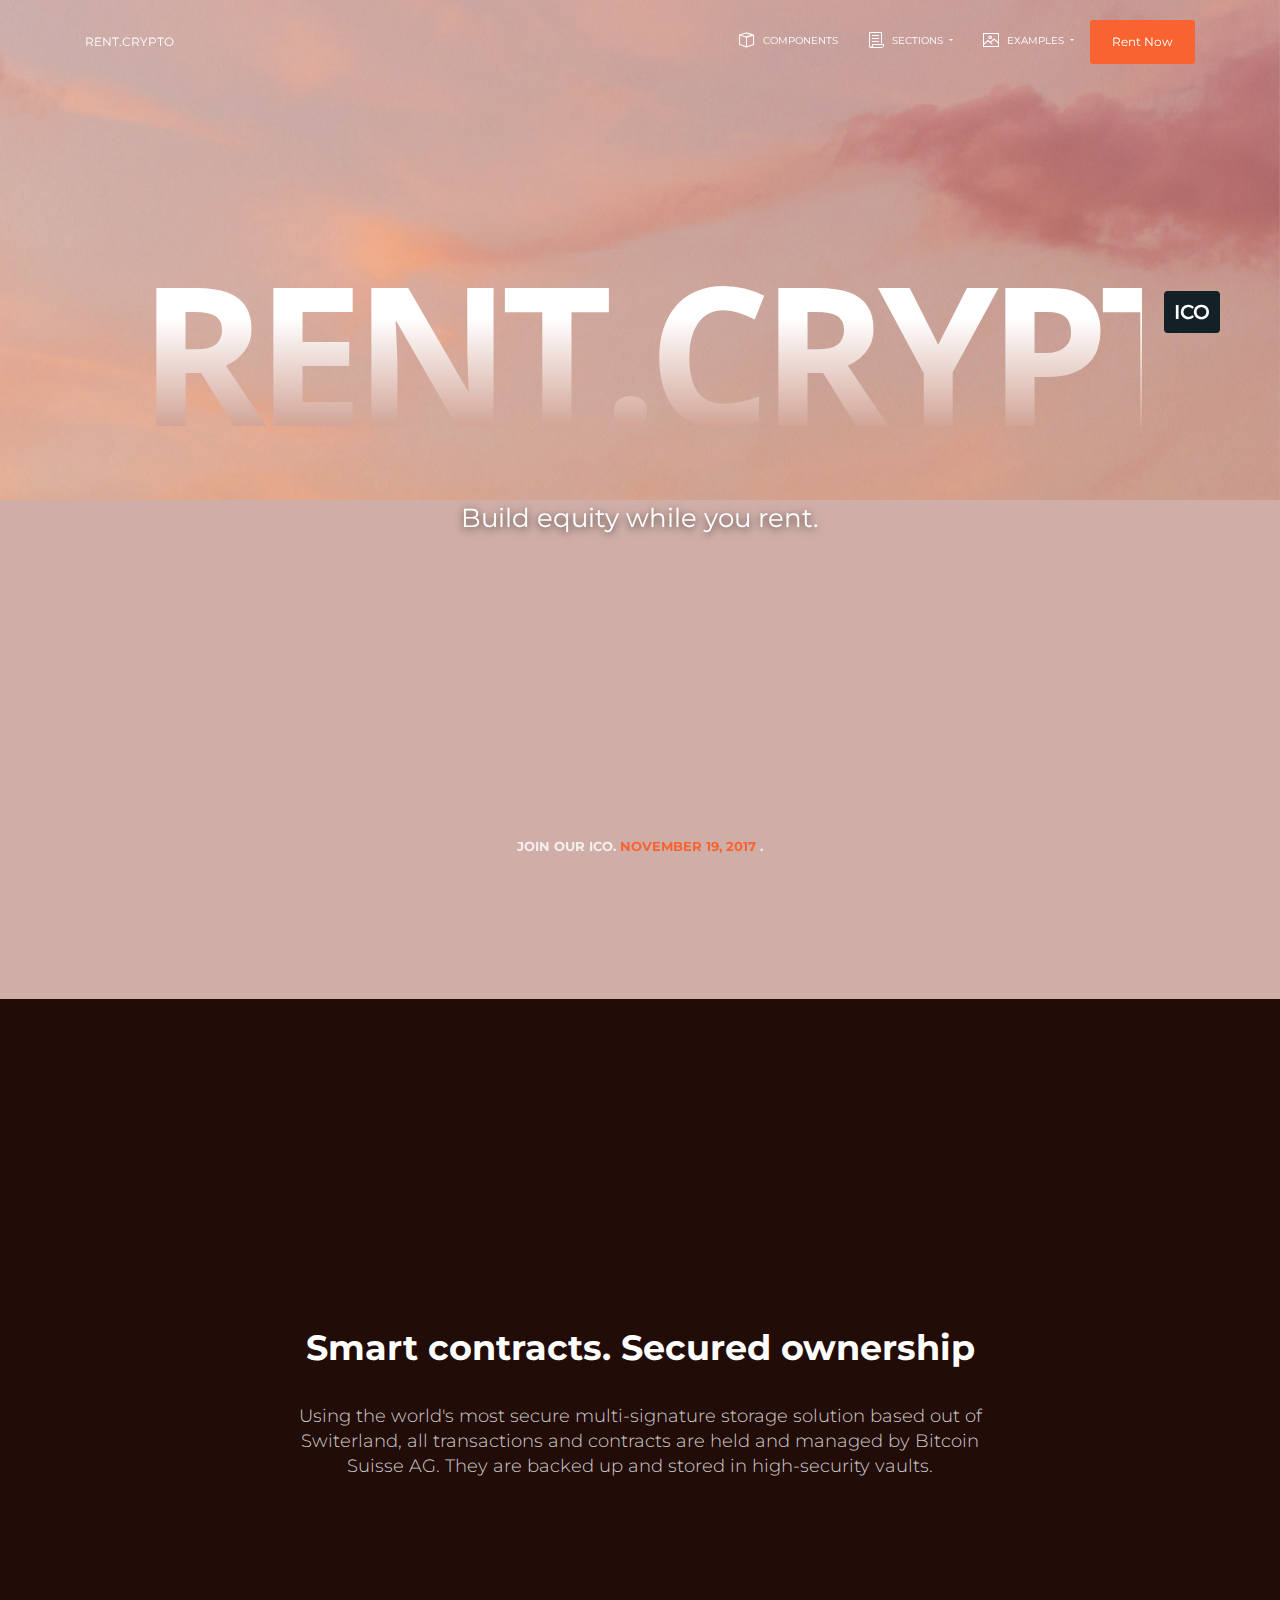
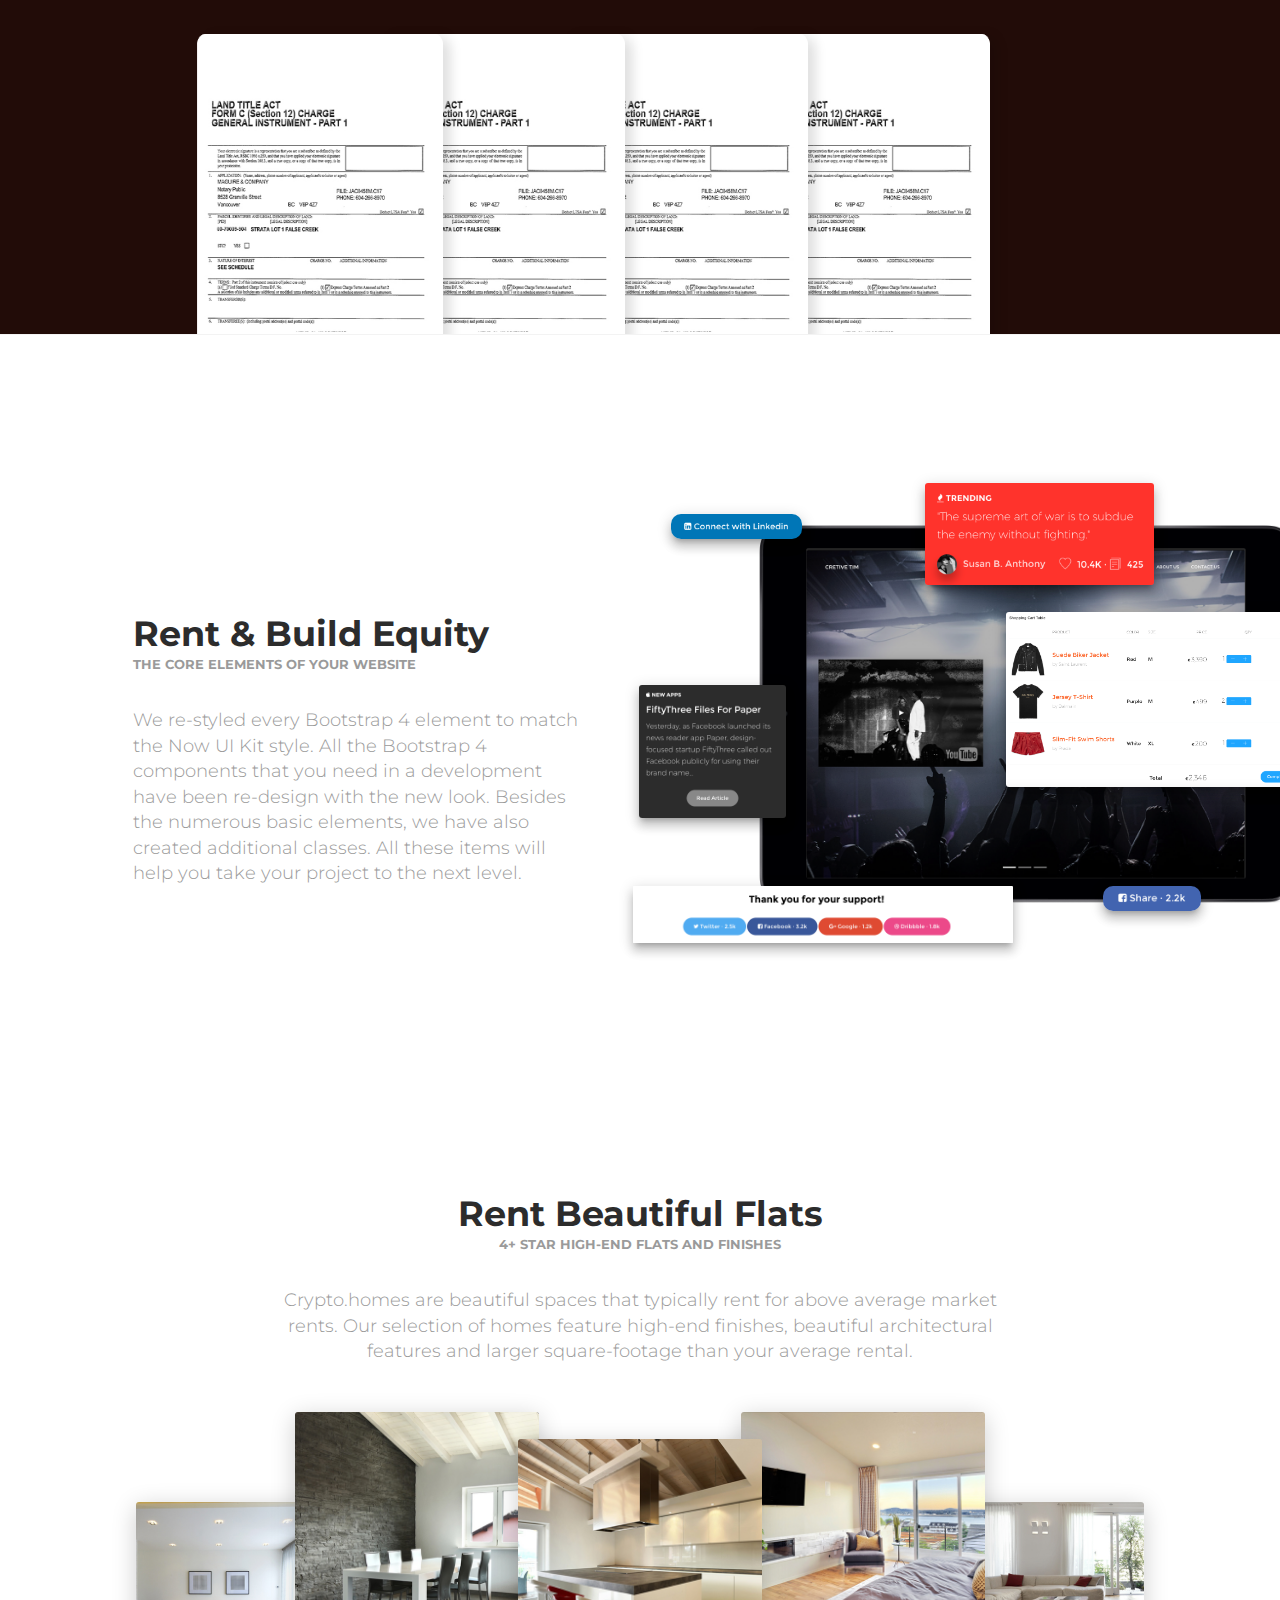
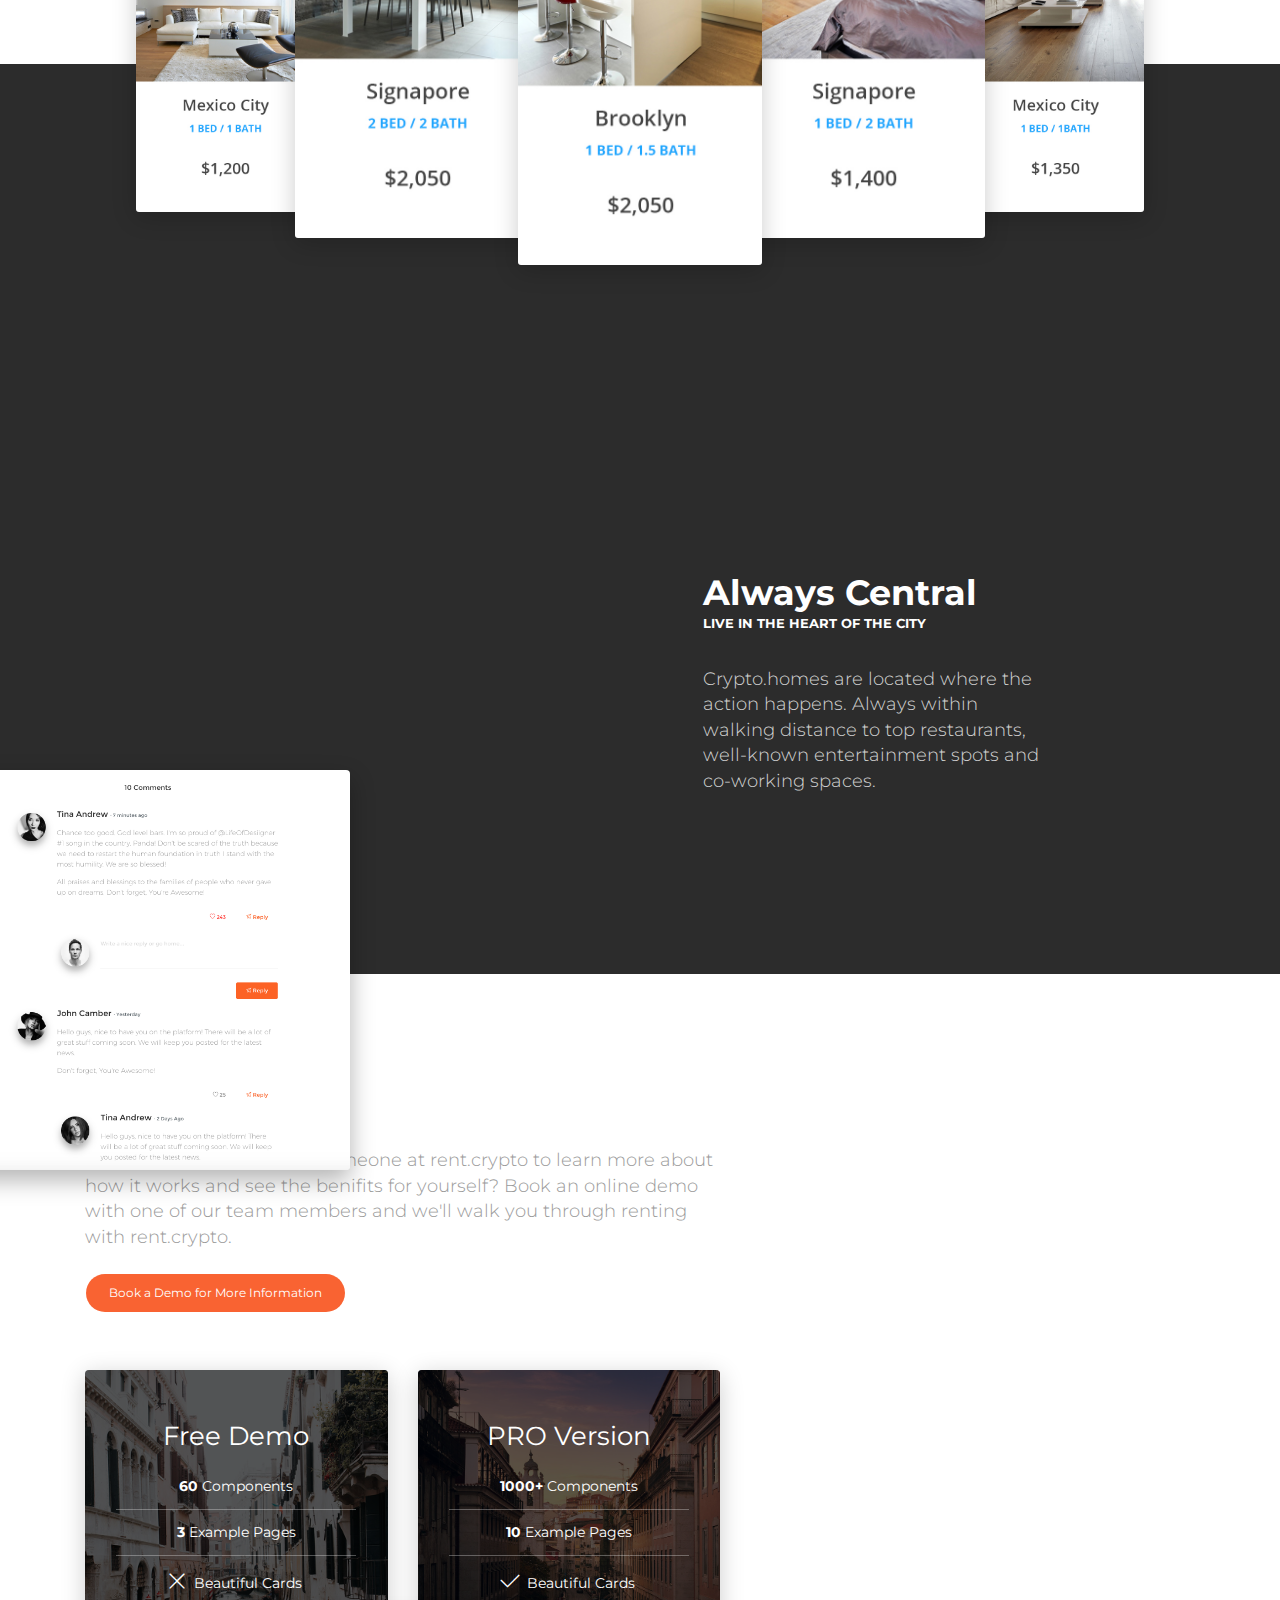
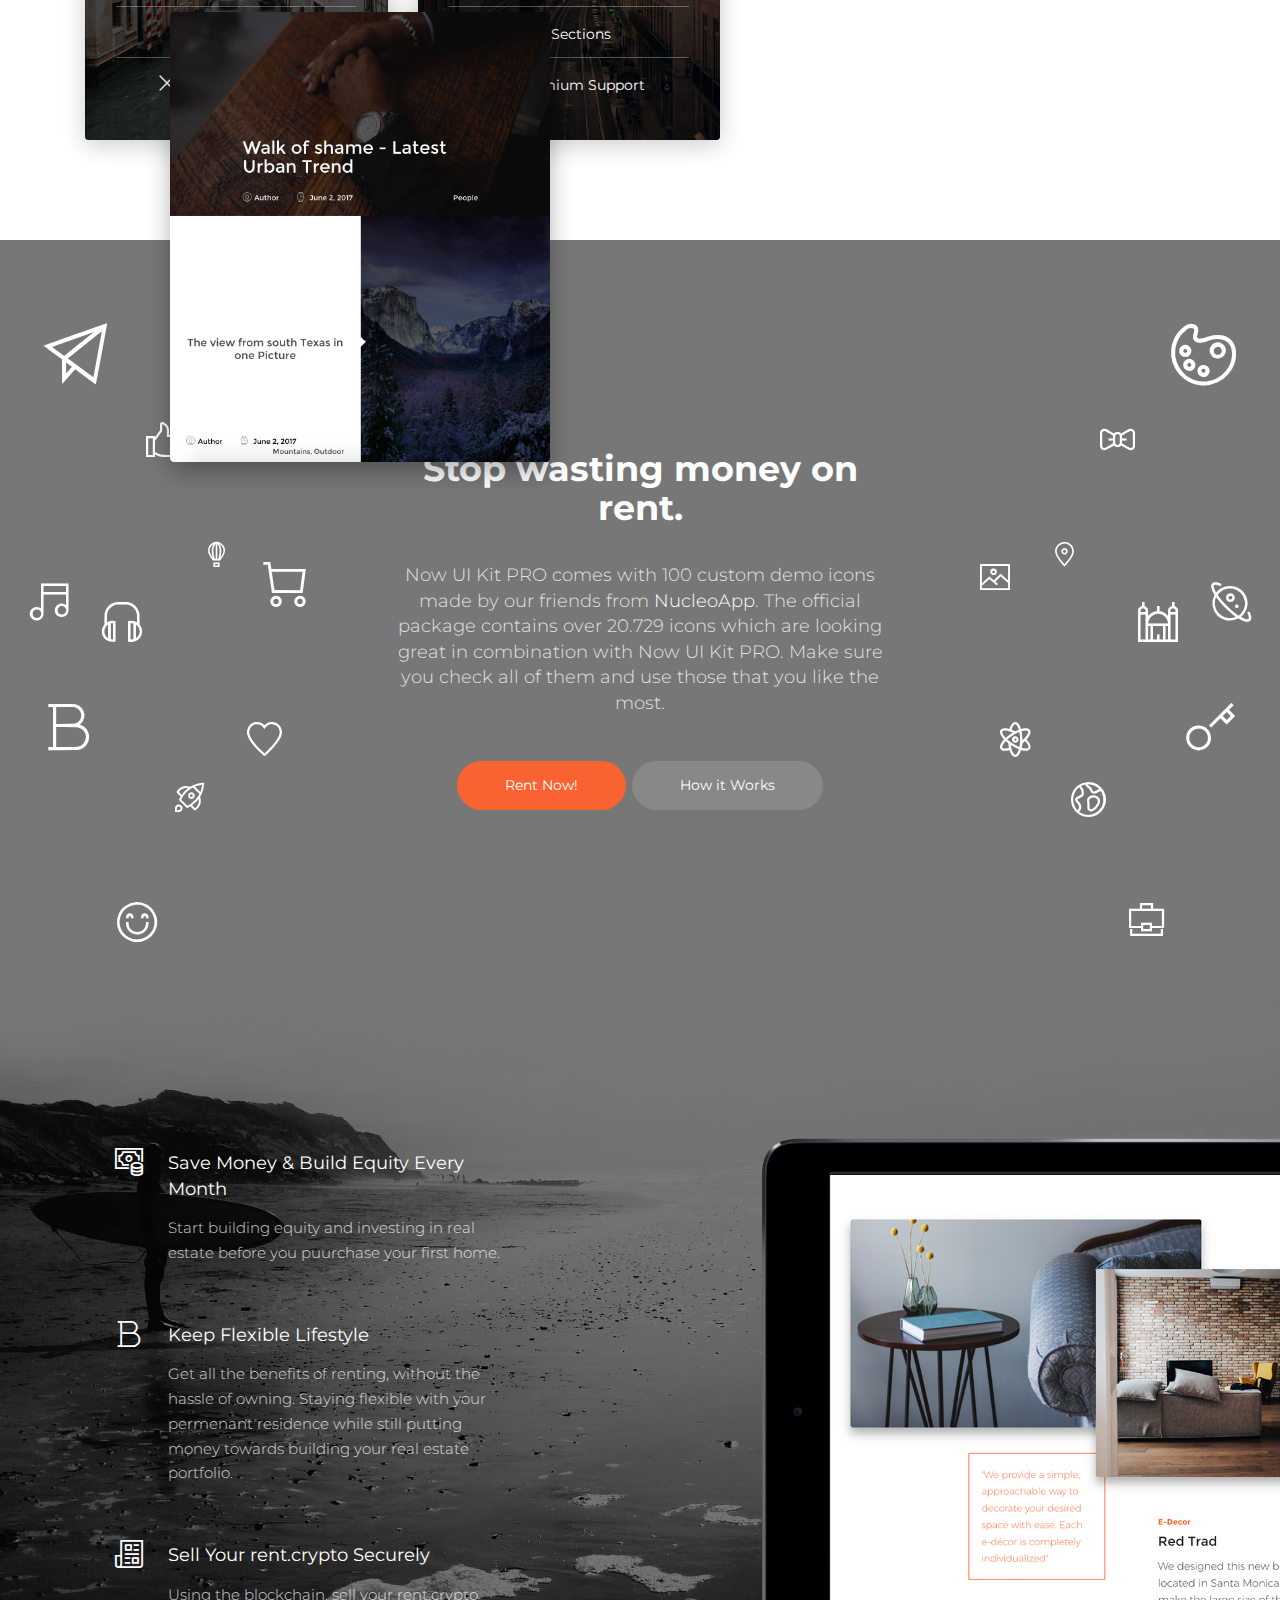
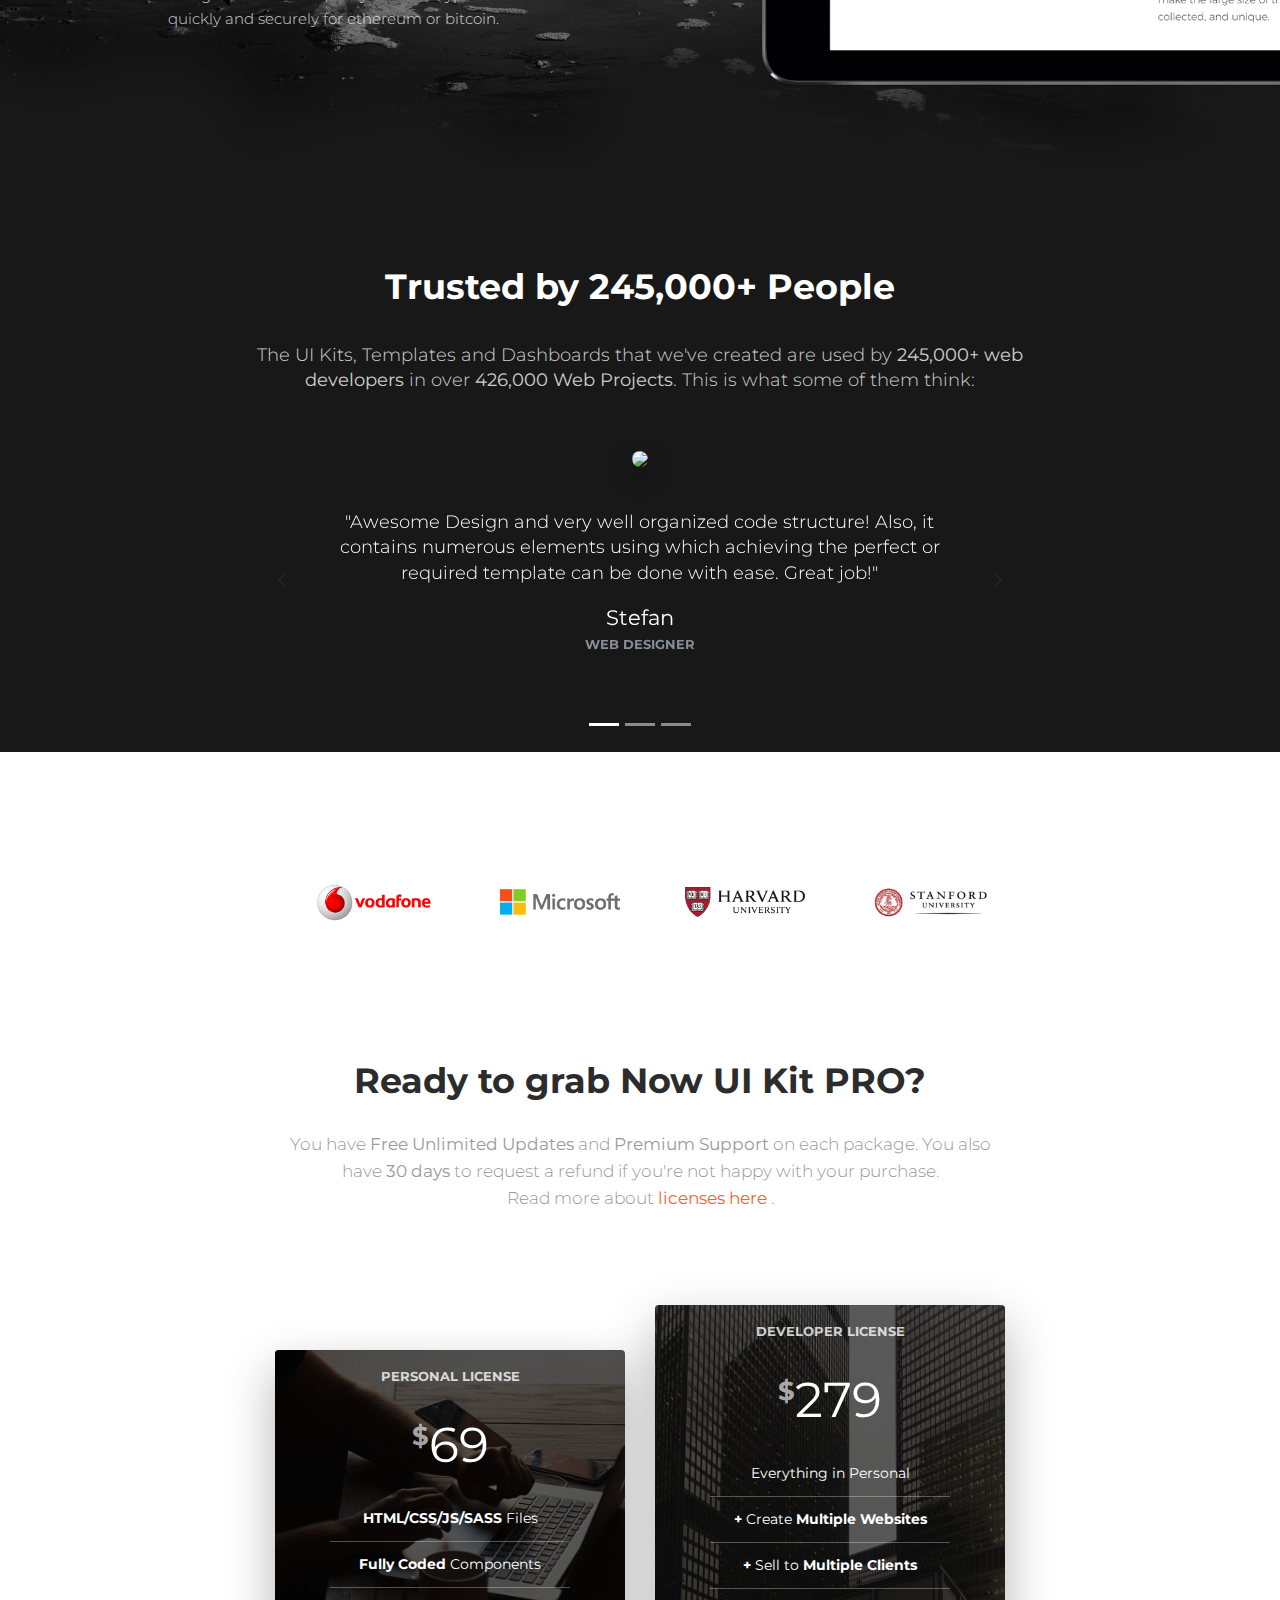
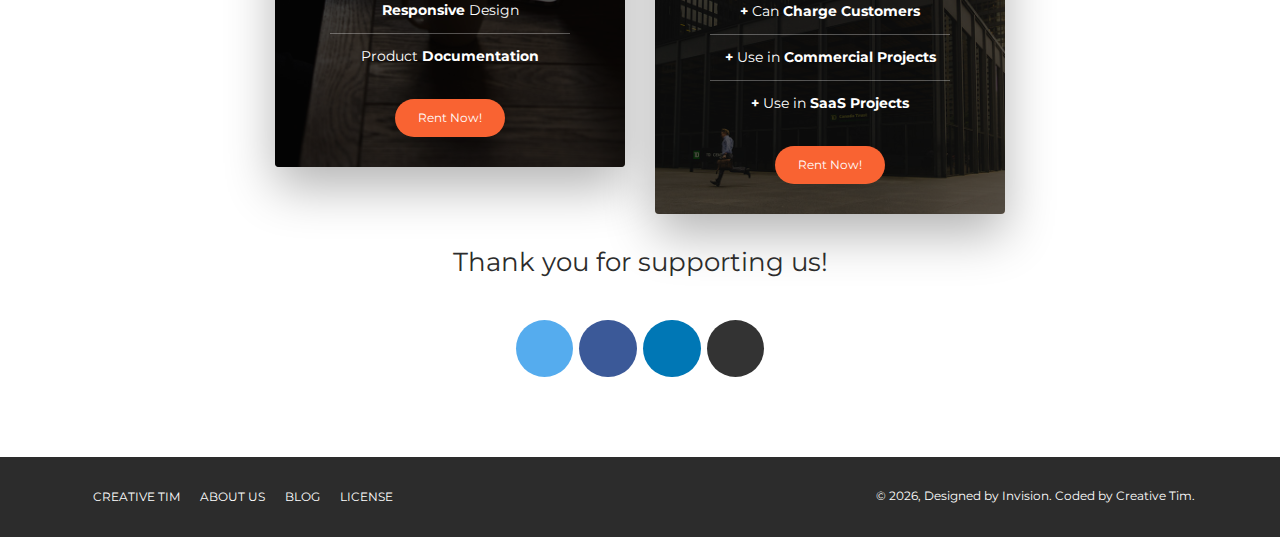
==== front-page.html @ b62ca4c7 "Initial commit" ====
<!DOCTYPE html>
<html lang="en">

<head>
    <meta charset="utf-8" />
    <link rel="apple-touch-icon" sizes="76x76" href="./assets/img/apple-icon.png">
    <link rel="icon" type="image/png" href="./assets/img/favicon.png">
    <meta http-equiv="X-UA-Compatible" content="IE=edge,chrome=1" />
    <title> rent.crypto </title>
    <meta content='width=device-width, initial-scale=1.0, maximum-scale=1.0, user-scalable=0, shrink-to-fit=no' name='viewport' />
    <!--     Fonts and icons     -->
    <link href="https://fonts.googleapis.com/css?family=Montserrat:400,700,200|Open+Sans+Condensed:700" rel="stylesheet" />
    <link rel="stylesheet" href="https://maxcdn.bootstrapcdn.com/font-awesome/latest/css/font-awesome.min.css" />
    <!-- CSS Files -->
    <link href="./assets/css/bootstrap.min.css" rel="stylesheet" />
    <link href="./assets/css/now-ui-kit.css?v=1.1.0" rel="stylesheet" />
    <!-- CSS Just for demo purpose, don't include it in your project -->
    <link href="./assets/css/demo.css" rel="stylesheet" />
    <link href="./assets/css/main.css" rel="stylesheet" />
</head>

<body class="presentation-page">
    <!-- Navbar -->
    <nav class="navbar navbar-expand-lg bg-white fixed-top navbar-transparent" color-on-scroll="500">
        <div class="container">
            <div class="navbar-translate">
                <a class="navbar-brand" href="index.html" rel="tooltip" title="Go Home" data-placement="bottom">
                    rent.crypto
                </a>
                <button class="navbar-toggler" type="button" data-toggle="collapse" data-target="#navigation" aria-controls="navigation-index" aria-expanded="false" aria-label="Toggle navigation">
                    <span class="navbar-toggler-bar bar1"></span>
                    <span class="navbar-toggler-bar bar2"></span>
                    <span class="navbar-toggler-bar bar3"></span>
                </button>
            </div>
            <div class="collapse navbar-collapse" data-nav-image="./assets/img/blurred-image-1.jpg" data-color="orange">
                <ul class="navbar-nav ml-auto">
                    <li class="nav-item">
                        <a class="nav-link" href="./index.html" target="_blank">
                            <i class="now-ui-icons design_app"></i>
                            <p>Components</p>
                        </a>
                    </li>
                    <li class="nav-item dropdown">
                        <a href="#" class="nav-link dropdown-toggle" id="navbarDropdownMenuLink" data-toggle="dropdown">
                            <i class="now-ui-icons files_paper" aria-hidden="true"></i>
                            <p>Sections</p>
                        </a>
                        <div class="dropdown-menu dropdown-menu-right" aria-labelledby="navbarDropdownMenuLink">
                            <a class="dropdown-item" href="./sections.html#headers">
                                <i class="now-ui-icons shopping_box"></i> Headers
                            </a>
                            <a class="dropdown-item" href="./sections.html#features">
                                <i class="now-ui-icons ui-2_settings-90"></i> Features
                            </a>
                            <a class="dropdown-item" href="./sections.html#blogs">
                                <i class="now-ui-icons text_align-left"></i> Blogs
                            </a>
                            <a class="dropdown-item" href="./sections.html#teams">
                                <i class="now-ui-icons sport_user-run"></i> Teams
                            </a>
                            <a class="dropdown-item" href="./sections.html#projects">
                                <i class="now-ui-icons education_paper"></i> Projects
                            </a>
                            <a class="dropdown-item" href="./sections.html#pricing">
                                <i class="now-ui-icons business_money-coins"></i> Pricing
                            </a>
                            <a class="dropdown-item" href="./sections.html#testimonials">
                                <i class="now-ui-icons ui-2_chat-round"></i> Testimonials
                            </a>
                            <a class="dropdown-item" href="./sections.html#contactus">
                                <i class="now-ui-icons tech_mobile"></i> Contact Us
                            </a>
                        </div>
                    </li>
                    <li class="nav-item dropdown">
                        <a href="#" class="nav-link dropdown-toggle" id="navbarDropdownMenuLink" data-toggle="dropdown">
                            <i class="now-ui-icons design_image" aria-hidden="true"></i>
                            <p>Examples</p>
                        </a>
                        <div class="dropdown-menu dropdown-menu-right" aria-labelledby="navbarDropdownMenuLink">
                            <a class="dropdown-item" href="./examples/about-us.html">
                                <i class="now-ui-icons business_bulb-63"></i> About-us
                            </a>
                            <a class="dropdown-item" href="./examples/blog-post.html">
                                <i class="now-ui-icons text_align-left"></i> Blog Post
                            </a>
                            <a class="dropdown-item" href="./examples/blog-posts.html">
                                <i class="now-ui-icons design_bullet-list-67"></i> Blog Posts
                            </a>
                            <a class="dropdown-item" href="./examples/contact-us.html">
                                <i class="now-ui-icons location_pin"></i> Contact Us
                            </a>
                            <a class="dropdown-item" href="./examples/landing-page.html">
                                <i class="now-ui-icons education_paper"></i> Landing Page
                            </a>
                            <a class="dropdown-item" href="./examples/login-page.html">
                                <i class="now-ui-icons users_circle-08"></i> Login Page
                            </a>
                            <a class="dropdown-item" href="./examples/pricing.html">
                                <i class="now-ui-icons business_money-coins"></i> Pricing
                            </a>
                            <a class="dropdown-item" href="./examples/ecommerce.html">
                                <i class="now-ui-icons shopping_shop"></i> Ecommerce Page
                            </a>
                            <a class="dropdown-item" href="./examples/product-page.html">
                                <i class="now-ui-icons shopping_bag-16"></i> Product Page
                            </a>
                            <a class="dropdown-item" href="./examples/profile-page.html">
                                <i class="now-ui-icons users_single-02"></i> Profile Page
                            </a>
                            <a class="dropdown-item" href="./examples/signup-page.html">
                                <i class="now-ui-icons tech_mobile"></i> Signup Page
                            </a>
                        </div>
                    </li>
                    <li class="nav-item">
                        <a class="nav-link btn btn-primary" href="https://www.creative-tim.com/product/now-ui-kit-pro" target="_blank">
                            <p>Rent Now</p>
                        </a>
                    </li>
                    <!-- <li class="nav-item">
					<a class="nav-link" rel="tooltip" title="Follow us on Twitter" data-placement="bottom" href="https://twitter.com/CreativeTim" target="_blank">
						<i class="fa fa-twitter"></i>
						<p class="hidden-lg-up">Twitter</p>
					</a>
				</li>
				<li class="nav-item">
					<a class="nav-link" rel="tooltip" title="Like us on Facebook" data-placement="bottom" href="https://www.facebook.com/CreativeTim" target="_blank">
						<i class="fa fa-facebook-square"></i>
						<p class="hidden-lg-up">Facebook</p>
					</a>
				</li>
				<li class="nav-item">
					<a class="nav-link" rel="tooltip" title="Follow us on Instagram" data-placement="bottom" href="https://www.instagram.com/CreativeTimOfficial" target="_blank">
						<i class="fa fa-instagram"></i>
						<p class="hidden-lg-up">Instagram</p>
					</a>
				</li> -->
                </ul>
            </div>
        </div>
    </nav>
    <!-- End Navbar -->
    <div class="wrapper">
        <div class="page-header clear-filter">
            <div class="rellax-header rellax-header-sky" data-rellax-speed="-8">
                <div class="page-header-image" style="background-image: url('./assets/img/presentation-page/nuk-pro-back-sky.jpg')">
                </div>
            </div>
            <div class="rellax-header rellax-header-buildings" data-rellax-speed="0">
                <div class="page-header-image page-header-city" style="background-image: url('./assets/img/presentation-page/nuk-pro-buildings.png')">
                </div>
            </div>
            <div class="rellax-text-container rellax-text">
                <h1 class="h1-seo" data-rellax-speed="-2">rent.crypto</h1>
                <div class="pro">ICO</div>
            </div>
            <h3 class="h3-description rellax-text" data-rellax-speed="-1">Build equity while you rent.</h3>
            <h6 class="category category-absolute rellax-text" data-rellax-speed="-2">Join our ICO.
                
<!-- To do: Add link to ICO --> 
                </a><a href="" target="_blank">
                    November 19, 2017
                   
                </a>.</h6>
        </div>
        <div class="section section-components" data-background-color="dark-red">
            <div class="container">
                <div class="row">
                    <div class="col-md-8 ml-auto mr-auto">
                        <h2 class="text-center title">Smart contracts. Secured ownership
                            <br>
                        </h2>
                        <h5 class="text-center description">Using the world's most secure multi-signature storage solution based out of Switerland, all transactions and contracts are held and managed by Bitcoin Suisse AG. They are backed up and stored in high-security vaults.</h5>
                        <div class="space-50"></div>
                    </div>
                </div>
                <div class="row">
                    <div class="col-md-3">
                        <div class="card-container first-card">
                            <div class="card-component">
                                <a href="index.html#basic-elements" target="_blank">
                                    <div class="front">
                                        <img src="assets/img/presentation-page/basic_thumb.jpg">
                                    </div>
                                </a>
                            </div>
                        </div>
                    </div>
                    <div class="col-md-3">
                        <div class="card-container second-card">
                            <div class="card-component">
                                <a href="index.html#cards" target="_blank">
                                    <div class="front">
                                        <img src="assets/img/presentation-page/basic_thumb2.jpg">
                                    </div>
                                </a>
                            </div>
                        </div>
                    </div>
                    <div class="col-md-3">
                        <div class="card-container third-card">
                            <div class="card-component">
                                <a href="sections.html" target="_blank">
                                    <div class="front">
                                        <img src="assets/img/presentation-page/basic_thumb3.jpg">
                                    </div>
                                </a>
                            </div>
                        </div>
                    </div>
                    <div class="col-md-3">
                        <div class="card-container fourth-card">
                            <div class="card-component">
                                <a href="examples/product-page.html" target="_blank">
                                    <div class="front">
                                        <img src="assets/img/presentation-page/basic_thumb4.jpg">
                                    </div>
                                </a>
                            </div>
                        </div>
                    </div>
                </div>
            </div>
        </div>
        <div class="section section-basic-components">
            <div class="container">
                <div class="row">
                    <div class="col-lg-5 col-md-7 ml-auto mr-auto">
                        <h2 class="title">Rent &amp; Build Equity</h2>
                        <h6 class="category">The core elements of your website</h6>
                        <h5 class="description">We re-styled every Bootstrap 4 element to match the Now UI Kit style. All the Bootstrap 4 components that you need in a development have been re-design with the new look. Besides the numerous basic elements, we have also created additional classes. All these items will help you take your project to the next level.</h5>
                    </div>
                    <div class="col-lg-6 col-md-12">
                        <div class="image-container">
                            <img class="components-macbook" src="assets/img/ipad.png" alt="">
                            <img class="table-img" src="assets/img/presentation-page/table.jpg" alt="">
                            <img class="share-btn-img" src="assets/img/presentation-page/share-btn.jpg" alt="">
                            <img class="coloured-card-btn-img" src="assets/img/presentation-page/coloured-card-with-btn.jpg" alt="">
                            <img class="coloured-card-img" src="assets/img/presentation-page/coloured-card.jpg" alt="">
                            <img class="social-img" src="assets/img/presentation-page/social-row.jpg" alt="">
                            <img class="linkedin-btn-img" src="assets/img/presentation-page/linkedin-btn.jpg" alt="">
                        </div>
                    </div>
                </div>
            </div>
        </div>
        <div class="section section-cards">
            <div class="container">
                <div class="row">
                    <div class="col-md-8 text-center ml-auto mr-auto">
                        <div class="section-description">
                            <h2 class="title">Rent Beautiful Flats</h2>
                            <h6 class="category">4+ Star High-End Flats and Finishes</h6>
                            <h5 class="description">Crypto.homes are beautiful spaces that typically rent for above average market rents. Our selection of homes feature high-end finishes, beautiful architectural features and larger square-footage than your average rental.</h5>
                        </div>
                    </div>
                </div>
                <div class="row">
                    <div class="col-md-12">
                        <div class="images-container">
                            <div class="image-container1">
                                <img src="assets/img/presentation-page/card-mexico.jpg">
                            </div>
                            <div class="image-container2">
                                <img src="assets/img/presentation-page/card-signapore2.jpg">
                            </div>
                            <div class="image-container3">
                                <img src="assets/img/presentation-page/card-brooklyn.jpg">
                            </div>
                            <div class="image-container4">
                                <img src="assets/img/presentation-page/card-signapore.jpg">
                            </div>
                            <div class="image-container5">
                                <img src="assets/img/presentation-page/card-mexico2.jpg">
                            </div>
                        </div>
                    </div>
                </div>
            </div>
        </div>
        <div class="section section-content" data-background-color="black">
            <div class="container">
                <div class="row">
                    <div class="col-md-5">
                        <div class="image-container">
                            <img class="img img-raised rounded img-comments rellax" data-rellax-speed="1" src="assets/img/presentation-page/content1.png">
                            <img class="img img-raised rounded img-blog rellax" data-rellax-speed="4" src="assets/img/presentation-page/content4.jpg">
                        </div>
                    </div>
                    <div class="col-md-4 ml-auto mr-auto">
                        <div class="section-description">
                            <h2 class="title">Always Central</h2>
                            <h6 class="category">Live In The Heart Of The City</h6>
                            <h5 class="description">Crypto.homes are located where the action happens. Always within walking distance to top restaurants, well-known entertainment spots and co-working spaces.</h5>
                        </div>
                    </div>
                </div>
            </div>
        </div>

        <div class="section section-sections hide" data-background-color="gray">
            <div class="container">
                <div class="col-md-8 ml-auto mr-auto">
                    <div class="section-description text-center">
                        <h2 class="title">Sections you will love</h2>
                        <h5 class="description"> Build pages in no time using pre-made sections! From headers to footers, you will be able to choose the best combination for your project. We have created multiple sections for you to put together and customise into pixel perfect example pages.</h5>
                        <a href="sections.html" target="_blank" class="btn btn-primary btn-round">View All Sections</a>
                    </div>
                </div>
            </div>
            <div class="container-fluid">
                <div class="section-cols">
                    <div class="row">
                        <div class="col-md-3">
                            <img src="assets/img/presentation-page/header1.jpg" alt="">
                        </div>
                        <div class="col-md-3">
                            <img src="assets/img/presentation-page/header2.jpg" alt="">
                        </div>
                        <div class="col-md-3">
                            <img src="assets/img/presentation-page/header3.jpg" alt="">
                            <img class="rellax" data-rellax-speed="4" src="assets/img/presentation-page/pricing5.jpg" alt="">
                        </div>
                        <div class="col-md-3">
                            <img src="assets/img/presentation-page/header4.jpg" alt="">
                        </div>
                    </div>
                    <div class="row">
                        <div class="col-md-3">
                            <img src="assets/img/presentation-page/features1.jpg" alt="">
                        </div>
                        <div class="col-md-3">
                            <img src="assets/img/presentation-page/features2.jpg" alt="">
                        </div>
                        <div class="col-md-3">
                            <img src="assets/img/presentation-page/features3.jpg" alt="">
                        </div>
                        <div class="col-md-3">
                            <img src="assets/img/presentation-page/features4.jpg" alt="">
                        </div>
                    </div>
                    <div class="row">
                        <div class="col-md-3">
                            <img src="assets/img/presentation-page/features5.jpg" alt="">
                            <img class="rellax" data-rellax-speed="5" src="assets/img/presentation-page/features2.jpg" alt="">
                        </div>
                        <div class="col-md-3">
                            <img src="assets/img/presentation-page/features6.jpg" alt="">
                        </div>
                        <div class="col-md-3">
                            <img src="assets/img/presentation-page/features7.jpg" alt="">
                        </div>
                        <div class="col-md-3">
                            <img src="assets/img/presentation-page/features8.jpg" alt="">
                        </div>
                    </div>
                    <div class="row">
                        <div class="col-md-3">
                            <img src="assets/img/presentation-page/blogpost1.jpg" alt="">
                        </div>
                        <div class="col-md-3">
                            <img src="assets/img/presentation-page/blogpost2.jpg" alt="">
                        </div>
                        <div class="col-md-3">
                            <img src="assets/img/presentation-page/blogpost3.jpg" alt="">
                        </div>
                        <div class="col-md-3">
                            <img src="assets/img/presentation-page/blogpost4.jpg" alt="">
                        </div>
                    </div>
                    <div class="row">
                        <div class="col-md-3">
                            <img src="assets/img/presentation-page/blogpost5.jpg" alt="">
                        </div>
                        <div class="col-md-3">
                            <img src="assets/img/presentation-page/team1.jpg" alt="">
                        </div>
                        <div class="col-md-3">
                            <img src="assets/img/presentation-page/team2.jpg" alt="">
                        </div>
                        <div class="col-md-3">
                            <img src="assets/img/presentation-page/team3.jpg" alt="">
                            <img class="rellax" data-rellax-speed="5" src="assets/img/presentation-page/contact1.jpg" alt="">
                        </div>
                    </div>
                    <div class="row">
                        <div class="col-md-3">
                            <img src="assets/img/presentation-page/team4.jpg" alt="">
                        </div>
                        <div class="col-md-3">
                            <img src="assets/img/presentation-page/team5.jpg" alt="">
                        </div>
                        <div class="col-md-3">
                            <img src="assets/img/presentation-page/projects1.jpg" alt="">
                        </div>
                        <div class="col-md-3">
                            <img src="assets/img/presentation-page/projects2.jpg" alt="">
                        </div>
                    </div>
                    <div class="row">
                        <div class="col-md-3">
                            <img src="assets/img/presentation-page/projects4.jpg" alt="">
                        </div>
                        <div class="col-md-3">
                            <img src="assets/img/presentation-page/projects5.jpg" alt="">
                        </div>
                        <div class="col-md-3">
                            <img src="assets/img/presentation-page/pricing1.jpg" alt="">
                        </div>
                        <div class="col-md-3">
                            <img src="assets/img/presentation-page/pricing2.jpg" alt="">
                        </div>
                    </div>
                    <div class="row">
                        <div class="col-md-3">
                            <img src="assets/img/presentation-page/pricing3.jpg" alt="">
                        </div>
                        <div class="col-md-3">
                            <img src="assets/img/presentation-page/pricing4.jpg" alt="">
                        </div>
                        <div class="col-md-3">
                            <img src="assets/img/presentation-page/pricing5.jpg" alt="">
                        </div>
                        <div class="col-md-3">
                            <img src="assets/img/presentation-page/testimonials1.jpg" alt="">
                        </div>
                    </div>
                    <div class="row">
                        <div class="col-md-3">
                            <img src="assets/img/presentation-page/testimonials2.jpg" alt="">
                        </div>
                        <div class="col-md-3">
                            <img src="assets/img/presentation-page/testimonials3.jpg" alt="">
                        </div>
                        <div class="col-md-3">
                            <img src="assets/img/presentation-page/contact1.jpg" alt="">
                        </div>
                        <div class="col-md-3">
                            <img src="assets/img/presentation-page/contact2.jpg" alt="">
                        </div>
                    </div>
                </div>
            </div>
        </div>
        <div class="section section-examples hide" data-background-color="black">
            <div class="container">
                <div class="col-md-8 ml-auto mr-auto text-center">
                    <div class="section-description">
                        <h2 class="title">Example Pages</h2>
                        <h5 class="description">Forget about building everything from scratch. From landing pages to e-commerce or blog pages, you will be able jump start your development. Show your clients a quick prototype and get inspired for your next project!</h5>
                    </div>
                </div>
                <div class="row">
                    <div class="col-md-4">
                        <h5 class="title">About Us</h5>
                        <div class="card">
                            <a href="examples/about-us.html" target="_blank">
                                <img src="assets/img/presentation-page/pages/about-us.jpg" alt="">
                            </a>
                        </div>
                        <h5 class="title">Landing Page</h5>
                        <div class="card">
                            <a href="examples/landing-page.html" target="_blank">
                                <img src="assets/img/presentation-page/pages/landing.jpg" alt="">
                            </a>
                        </div>
                        <h5 class="title">Login Page</h5>
                        <div class="card">
                            <a href="examples/login-page.html" target="_blank">
                                <img src="assets/img/presentation-page/pages/login.jpg" alt="">
                            </a>
                        </div>
                        <h5 class="title">Signup Page</h5>
                        <div class="card">
                            <a href="examples/signup-page.html" target="_blank">
                                <img src="assets/img/presentation-page/pages/signup.jpg" alt="">
                            </a>
                        </div>
                    </div>
                    <div class="col-md-4">
                        <h5 class="title">Blog Post</h5>
                        <div class="card">
                            <a href="examples/blog-post.html" target="_blank">
                                <img src="assets/img/presentation-page/pages/blog-post.jpg" alt="">
                            </a>
                        </div>
                        <h5 class="title">Product Page</h5>
                        <div class="card">
                            <a href="examples/product-page.html" target="_blank">
                                <img src="assets/img/presentation-page/pages/product.jpg" alt="">
                            </a>
                        </div>
                        <h5 class="title">Profile Page</h5>
                        <div class="card">
                            <a href="examples/profile-page.html" target="_blank">
                                <img src="assets/img/presentation-page/pages/profile.jpg" alt="">
                            </a>
                        </div>
                    </div>
                    <div class="col-md-4">
                        <h5 class="title">Pricing Page</h5>
                        <div class="card">
                            <a href="examples/pricing.html" target="_blank">
                                <img src="assets/img/presentation-page/pages/pricing.jpg" alt="">
                            </a>
                        </div>
                        <h5 class="title">Ecommerce</h5>
                        <div class="card">
                            <a href="examples/ecommerce.html" target="_blank">
                                <img src="assets/img/presentation-page/pages/ecommerce.jpg" alt="">
                            </a>
                        </div>
                        <h5 class="title">Blog Posts</h5>
                        <div class="card">
                            <a href="examples/blog-posts.html" target="_blank">
                                <img src="assets/img/presentation-page/pages/blog-posts.jpg" alt="">
                            </a>
                        </div>
                        <h5 class="title">Contact Us</h5>
                        <div class="card">
                            <a href="examples/contact-us.html" target="_blank">
                                <img src="assets/img/presentation-page/pages/contact.jpg" alt="">
                            </a>
                        </div>
                    </div>
                </div>
            </div>
        </div>
        <div class="section section-free-demo">
            <div class="container">
                <div class="row">
                    <div class="col-lg-7 col-md-12">
                        <div class="section-description">
                            <h2 class="title">Book A Demo</h2>
                            <h5 class="description">Do you want to chat with someone at rent.crypto to learn more about how it works and see the benifits for yourself? Book an online demo with one of our team members and we'll walk you through renting with rent.crypto.</h5>
                            <div class="github-buttons">
<!-- Add a Link to booking a demo -->
                                <a href="https://github.com/creativetimofficial/now-ui-kit" target="_blank" class="btn btn-primary btn-round">Book a Demo for More Information</a>
                            </div>
                            <div class="clearfix"></div>
                        </div>
                        <div class="row">
                            <div class="col-md-6 pt-5">
                                <div class="card card-pricing card-background" style="background-image:url('assets/img/project1.jpg')">
                                    <div class="card-body">
                                        <h3 class="card-title">Free Demo</h3>
                                        <ul>
                                            <li>
                                                <b>60</b> Components</li>
                                            <li>
                                                <b>3</b> Example Pages</li>
                                            <li><i class="now-ui-icons ui-1_simple-remove text-danger"></i> Beautiful Cards</li>
                                            <li><i class="now-ui-icons ui-1_simple-remove text-danger"></i> Sections</li>
                                            <li><i class="now-ui-icons ui-1_simple-remove text-danger"></i> Premium Support</li>
                                        </ul>
                                    </div>
                                </div>
                            </div>
                            <div class="col-md-6 pt-5">
                                <div class="card card-pricing card-background" style="background-image:url('assets/img/pricing1.jpg')">
                                    <div class="card-body">
                                        <h3 class="card-title">PRO Version</h3>
                                        <ul>
                                            <li>
                                                <b>1000+</b> Components</li>
                                            <li>
                                                <b>10</b> Example Pages</li>
                                            <li><i class="now-ui-icons ui-1_check text-success"></i> Beautiful Cards</li>
                                            <li><i class="now-ui-icons ui-1_check text-success"></i> Sections</li>
                                            <li><i class="now-ui-icons ui-1_check text-success"></i> Premium Support</li>
                                        </ul>
                                    </div>
                                </div>
                            </div>
                        </div>
                    </div>
                    <div class="col-lg-5 col-md-12">
                        <div class="github-background-container">
                            <i class="fa fa-github"></i>
                        </div>
                    </div>
                </div>
            </div>
        </div>
        <div class="section section-icons" data-background-color="black">
            <div class="container-fluid">
                <div class="row">
                    <div class="col-md-3">
                        <div class="icons-nucleo">
                            <i class="first-left-icon now-ui-icons ui-1_send"></i>
                            <i class="second-left-icon now-ui-icons ui-2_like"></i>
                            <i class="third-left-icon now-ui-icons transportation_air-baloon"></i>
                            <i class="fourth-left-icon now-ui-icons text_bold"></i>
                            <i class="fifth-left-icon now-ui-icons tech_headphones"></i>
                            <i class="sixth-left-icon now-ui-icons emoticons_satisfied"></i>
                            <i class="seventh-left-icon now-ui-icons shopping_cart-simple"></i>
                            <i class="eighth-left-icon now-ui-icons objects_spaceship"></i>
                            <i class="ninth-left-icon now-ui-icons media-2_note-03"></i>
                            <i class="tenth-left-icon now-ui-icons ui-2_favourite-28"></i>
                        </div>
                    </div>
                    <div class="col-md-6 text-center">
                        <h2 class="title">Stop wasting money on rent.</h2>
                        <h5 class="description">
                            Now UI Kit PRO comes with 100 custom demo icons made by our friends from
                            <a href="https://nucleoapp.com/?ref=1712" target="_blank">NucleoApp</a>. The official package contains over 20.729 icons which are looking great in combination with Now UI Kit PRO. Make sure you check all of them and use those that you like the most.
                        </h5>
                        <br>
                        <a href="nucleo-icons.html" class="btn btn-primary btn-round btn-lg " target="_blank">Rent Now!</a>
                        <a href="https://nucleoapp.com/?ref=1712" class="btn btn-outline-primary btn-round btn-lg " target="_blank">How it Works</a>
                    </div>
                    <div class="col-md-3">
                        <div class="icons-nucleo icons-nucleo-right">
                            <i class="first-right-icon now-ui-icons design_palette"></i>
                            <i class="second-right-icon now-ui-icons clothes_tie-bow"></i>
                            <i class="third-right-icon now-ui-icons location_pin"></i>
                            <i class="fourth-right-icon now-ui-icons objects_key-25"></i>
                            <i class="fifth-right-icon now-ui-icons travel_istanbul"></i>
                            <i class="sixth-right-icon now-ui-icons business_briefcase-24"></i>
                            <i class="seventh-right-icon now-ui-icons design_image"></i>
                            <i class="eighth-right-icon now-ui-icons location_world"></i>
                            <i class="ninth-right-icon now-ui-icons objects_planet"></i>
                            <i class="tenth-right-icon now-ui-icons education_atom"></i>
                        </div>
                    </div>
                </div>
            </div>
        </div>
        <div class="section features-7 section-image" style="background-image: url('assets/img/bg51.jpg')">
            <div class="container-fluid">
                <div class="row">
                    <div class="col-md-6 px-0">
                        <div class="col-sm-12">
                            <div class="info info-horizontal">
                                <div class="icon">
                                    <i class="now-ui-icons business_money-coins"></i>
                                </div>
                                <div class="description">
                                    <h5 class="info-title">Save Money & Build Equity Every Month</h5>
                                    <p class="description">Start building equity and investing in real estate before you puurchase your first home.</p>
                                </div>
                            </div>
                            <div class="info info-horizontal">
                                <div class="icon">
                                    <i class="now-ui-icons text_bold"></i>
                                </div>
                                <div class="description">
                                    <h5 class="info-title">Keep Flexible Lifestyle</h5>
                                    <p class="description">Get all the benefits of renting, without the hassle of owning. Staying flexible with your permenant residence while still putting money towards building your real estate portfolio. </p>
                                </div>
                            </div>
                            <div class="info info-horizontal">
                                <div class="icon">
                                    <i class="now-ui-icons education_paper"></i>
                                </div>
                                <div class="description">
                                    <h5 class="info-title">Sell Your rent.crypto Securely</h5>
                                    <p class="description">Using the blockchain, sell your rent.crypto quickly and securely for ethereum or bitcoin.</p>
                                </div>
                            </div>
                        </div>
                    </div>
                    <div class="col-md-6">
                        <div class="image-container">
                            <img src="assets/img/ipad3.png" alt="">
                        </div>
                    </div>
                </div>
            </div>
        </div>
        <div class="section section-testimonials" data-background-color="black">
            <div class="row">
                <div class="col-md-8 ml-auto mr-auto text-center">
                    <h2 class="title">Trusted by 245,000+ People</h2>
                    <h5 class="description">The UI Kits, Templates and Dashboards that we've created are used by
                        <b>245,000+ web developers</b> in over
                        <b>426,000 Web Projects</b>. This is what some of them think:</h5>
                </div>
            </div>
            <div class="row">
                <div class="col-md-2">
                    <div class="testimonials-people">
                        <img class="left-first-person img-raised rellax" data-rellax-speed="1" src="https://s3.amazonaws.com/uifaces/faces/twitter/calebogden/128.jpg" alt="">
                        <img class="left-second-person img-raised rellax" data-rellax-speed="3" src="https://s3.amazonaws.com/uifaces/faces/twitter/mlane/128.jpg" alt="">
                        <img class="left-third-person img-raised rellax" data-rellax-speed="2" src="https://s3.amazonaws.com/uifaces/faces/twitter/jsa/128.jpg" alt="">
                        <img class="left-fourth-person img-raised rellax" data-rellax-speed="5" src="https://s3.amazonaws.com/uifaces/faces/twitter/kerem/128.jpg" alt="">
                        <img class="left-fifth-person img-raised rellax" data-rellax-speed="7" src="https://s3.amazonaws.com/uifaces/faces/twitter/adhamdannaway/128.jpg" alt="">
                    </div>
                </div>
                <div class="col-md-8">
                    <div id="carouselExampleIndicators2" class="carousel slide">
                        <ol class="carousel-indicators">
                            <li data-target="#carouselExampleIndicators2" data-slide-to="0" class="active"></li>
                            <li data-target="#carouselExampleIndicators2" data-slide-to="1"></li>
                            <li data-target="#carouselExampleIndicators2" data-slide-to="2"></li>
                        </ol>
                        <div class="carousel-inner" role="listbox">
                            <div class="carousel-item active justify-content-center">
                                <div class="card card-testimonial card-plain">
                                    <div class="card-avatar">
                                        <a href="#pablo">
                                            <img class="img img-raised rounded" src="https://s3.amazonaws.com/creativetim_bucket/photos/154001/thumb.JPG?1501184024" />
                                        </a>
                                    </div>
                                    <div class="card-body">
                                        <h5 class="card-description">"Awesome Design and very well organized code structure! Also, it contains numerous elements using which achieving the perfect or required template can be done with ease. Great job!"
                                        </h5>
                                        <h4 class="card-title">Stefan</h4>
                                        <h6 class="category text-muted">Web Designer</h6>
                                        <div class="card-footer">
                                            <i class="fa fa-star text-warning"></i>
                                            <i class="fa fa-star text-warning"></i>
                                            <i class="fa fa-star text-warning"></i>
                                            <i class="fa fa-star text-warning"></i>
                                            <i class="fa fa-star text-warning"></i>
                                        </div>
                                    </div>
                                </div>
                            </div>
                            <div class="carousel-item justify-content-center">
                                <div class="card card-testimonial card-plain">
                                    <div class="card-avatar">
                                        <a href="#pablo">
                                            <img class="img img-raised rounded" src="https://s3.amazonaws.com/uifaces/faces/twitter/chadengle/128.jpg" />
                                        </a>
                                    </div>
                                    <div class="card-body">
                                        <h5 class="card-description">"It looks great and its somewhat futuristics cant wait to use it on a project here in nigeria i'm sure it would put me ahead.. I cant wait to hv enough money to buy ur product."
                                        </h5>
                                        <h4 class="card-title">Mr. Bones</h4>
                                        <h6 class="category text-muted">Web Designer</h6>
                                        <div class="card-footer">
                                            <i class="fa fa-star text-warning"></i>
                                            <i class="fa fa-star text-warning"></i>
                                            <i class="fa fa-star text-warning"></i>
                                            <i class="fa fa-star text-warning"></i>
                                            <i class="fa fa-star text-warning"></i>
                                        </div>
                                    </div>
                                </div>
                            </div>
                            <div class="carousel-item justify-content-center">
                                <div class="card card-testimonial card-plain">
                                    <div class="card-avatar">
                                        <a href="#pablo">
                                            <img class="img img-raised rounded" src="https://s3.amazonaws.com/creativetim_bucket/photos/123124/thumb.?1480480048" />
                                        </a>
                                    </div>
                                    <div class="card-body">
                                        <h5 class="card-description">"Everything is perfect. Codes are really organized. It's easy to edit for my own purposes. It's great that it is built on top of Bootstrap 4."
                                            <br>
                                            <br>
                                        </h5>
                                        <h4 class="card-title">DOĞA</h4>
                                        <h6 class="category text-muted">Web Developer</h6>
                                        <div class="card-footer">
                                            <i class="fa fa-star text-warning"></i>
                                            <i class="fa fa-star text-warning"></i>
                                            <i class="fa fa-star text-warning"></i>
                                            <i class="fa fa-star text-warning"></i>
                                            <i class="fa fa-star text-warning"></i>
                                        </div>
                                    </div>
                                </div>
                            </div>
                        </div>
                        <a class="carousel-control-prev" href="#carouselExampleIndicators2" role="button" data-slide="prev">
                            <i class="now-ui-icons arrows-1_minimal-left"></i>
                        </a>
                        <a class="carousel-control-next" href="#carouselExampleIndicators2" role="button" data-slide="next">
                            <i class="now-ui-icons arrows-1_minimal-right"></i>
                        </a>
                    </div>
                </div>
                <div class="col-md-2">
                    <div class="testimonials-people">
                        <img class="right-first-person img-raised rellax" data-rellax-speed="5" src="https://s3.amazonaws.com/uifaces/faces/twitter/tonypeterson/128.jpg" alt="">
                        <img class="right-second-person img-raised rellax" data-rellax-speed="1" src="https://s3.amazonaws.com/uifaces/faces/twitter/dancounsell/128.jpg" alt="">
                        <img class="right-fourth-person img-raised rellax" data-rellax-speed="7" src="https://s3.amazonaws.com/uifaces/faces/twitter/mattsince87/128.jpg" alt="">
                        <img class="right-fifth-person img-raised rellax" data-rellax-speed="3" src="https://s3.amazonaws.com/uifaces/faces/twitter/rem/128.jpg" alt="">
                        <img class="right-sixth-person img-raised rellax" data-rellax-speed="5" src="https://s3.amazonaws.com/uifaces/faces/twitter/chadengle/128.jpg" alt="">
                    </div>
                </div>
            </div>
        </div>
        <div class="section section-pricing" id="sectionBuy">
            <div class="container">
                <div class="our-clients">
                    <div class="container">
                        <div class="row">
                            <div class="col-md-2 ml-auto">
                                <img src="assets/img/presentation-page/vodafone.jpg" alt="" />
                            </div>
                            <div class="col-md-2">
                                <img src="assets/img/presentation-page/microsoft.jpg" alt="" />
                            </div>
                            <div class="col-md-2">
                                <img src="assets/img/presentation-page/harvard.jpg" alt="" />
                            </div>
                            <div class="col-md-2 mr-auto">
                                <img src="assets/img/presentation-page/stanford.jpg" alt="" />
                            </div>
                        </div>
                    </div>
                </div>
                <div class="row">
                    <div class="col-md-8 ml-auto mr-auto text-center">
                        <h2 class="title">Ready to grab Now UI Kit PRO?</h2>
                    </div>
                    <div class="col-md-8 ml-auto mr-auto">
                        <p class="description mb-5 text-center">You have
                            <b>Free Unlimited Updates</b> and
                            <b>Premium Support</b> on each package. You also have
                            <b>30 days</b> to request a refund if you're not happy with your purchase.
                            <br> Read more about
                            <b>
                                <a href="https://www.creative-tim.com/license" target="_blank">licenses here</a>
                            </b>.
                        </p>
                        <div class="row">
                            <div class="col-md-6">
                                <div class="card card-pricing card-background card-raised card-margin" style="background-image: url('assets/img/bg27.jpg')">
                                    <div class="card-body">
                                        <h6 class="category">Personal License</h6>
                                        <h1 class="card-title">
                                            <small>$</small>69</h1>
                                        <ul>
                                            <li>
                                                <b>HTML/CSS/JS/SASS</b> Files</li>
                                            <li>
                                                <b>Fully Coded</b> Components</li>
                                            <li>
                                                <b>Responsive</b> Design</li>
                                            <li>Product
                                                <b> Documentation</b>
                                            </li>
                                        </ul>
                                        <a href="https://www.creative-tim.com/buy/now-ui-kit-pro?license=1" class="btn btn-primary btn-round">
                                            Rent Now!
                                        </a>
                                    </div>
                                </div>
                            </div>
                            <div class="col-md-6">
                                <div class="card card-pricing card-background card-raised" style="background-image: url('assets/img/bg37.jpg')">
                                    <div class="card-body">
                                        <h6 class="category">Developer License</h6>
                                        <h1 class="card-title">
                                            <small>$</small>279</h1>
                                        <ul>
                                            <li>Everything in Personal</li>
                                            <li>
                                                <b>+</b> Create
                                                <b>Multiple Websites</b>
                                            </li>
                                            <li>
                                                <b>+</b> Sell to
                                                <b>Multiple Clients</b>
                                            </li>
                                            <li>
                                                <b>+</b> Can
                                                <b> Charge Customers</b>
                                            </li>
                                            <li>
                                                <b>+</b> Use in
                                                <b> Commercial Projects</b>
                                            </li>
                                            <li>
                                                <b>+</b> Use in
                                                <b> SaaS Projects</b>
                                            </li>
                                        </ul>
                                        <a href="https://www.creative-tim.com/buy/now-ui-kit-pro?license=2" class="btn btn-primary btn-round">
                                            Rent Now!
                                        </a>
                                    </div>
                                </div>
                            </div>
                        </div>
                    </div>
                    <div class="text-center col-md-8 ml-auto mr-auto">
                        <h3>Thank you for supporting us!</h3>
                    </div>
                    <div class="text-center col-md-8 ml-auto mr-auto">
                        <a href="#pablo" class="btn btn-icon btn-lg btn-round btn-twitter twitter-sharrre sharrre" rel="tooltip" title="" data-original-title="Tweet!">
                            <i class="fa fa-twitter"></i>
                        </a>
                        <a href="#pablo" class="btn btn-lg btn-round btn-icon btn-facebook facebook-sharrre sharrre" rel="tooltip" title="" data-original-title="Share!">
                            <i class="fa fa-facebook-square"></i>
                        </a>
                        <a href="#pablo" class="btn btn-lg btn-round btn-icon btn-linkedin linkedin-sharrre sharrre" rel="tooltip" title="" data-original-title="Share!">
                            <i class="fa fa-linkedin"></i>
                        </a>
                        <a href="https://github.com/creativetimofficial/now-ui-kit" class="btn btn-lg btn-round btn-icon btn-github" rel="tooltip" title="" data-original-title="Star on Github">
                            <i class="fa fa-github"></i>
                        </a>
                    </div>
                </div>
            </div>
        </div>
        <footer class="footer " data-background-color="black">
            <div class="container">
                <nav>
                    <ul>
                        <li>
                            <a href="https://www.creative-tim.com">
                                Creative Tim
                            </a>
                        </li>
                        <li>
                            <a href="http://presentation.creative-tim.com">
                                About Us
                            </a>
                        </li>
                        <li>
                            <a href="http://blog.creative-tim.com">
                                Blog
                            </a>
                        </li>
                        <li>
                            <a href="https://www.creative-tim.com/license">
                                License
                            </a>
                        </li>
                    </ul>
                </nav>
                <div class="copyright">
                    &copy;
                    <script>
                        document.write(new Date().getFullYear())
                    </script>, Designed by
                    <a href="http://www.invisionapp.com" target="_blank">Invision</a>. Coded by
                    <a href="https://www.creative-tim.com" target="_blank">Creative Tim</a>.
                </div>
            </div>
        </footer>
    </div>
</body>
<!--   Core JS Files   -->
<script src="./assets/js/core/jquery.3.2.1.min.js" type="text/javascript"></script>
<script src="./assets/js/core/popper.min.js" type="text/javascript"></script>
<script src="./assets/js/core/bootstrap.min.js" type="text/javascript"></script>
<script src="./assets/js/plugins/moment.min.js"></script>
<!--  Plugin for Switches, full documentation here: http://www.jque.re/plugins/version3/bootstrap.switch/ -->
<script src="./assets/js/plugins/bootstrap-switch.js"></script>
<!--	Plugin for Tags, full documentation here: https://github.com/bootstrap-tagsinput/bootstrap-tagsinputs  -->
<script src="./assets/js/plugins/bootstrap-tagsinput.js"></script>
<!--	Plugin for Select, full documentation here: http://silviomoreto.github.io/bootstrap-select -->
<script src="./assets/js/plugins/bootstrap-selectpicker.js" type="text/javascript"></script>
<!--  Google Maps Plugin    -->
<script type="text/javascript" src="https://maps.googleapis.com/maps/api/js?key=YOUR_KEY_HERE"></script>
<!--	Plugin for Fileupload, full documentation here: http://www.jasny.net/bootstrap/javascript/#fileinput -->
<script src="./assets/js/plugins/jasny-bootstrap.min.js"></script>
<!--  Plugin for the Sliders, full documentation here: http://refreshless.com/nouislider/ -->
<script src="./assets/js/plugins/nouislider.min.js" type="text/javascript"></script>
<!--  Plugin for the DatePicker, full documentation here: https://github.com/uxsolutions/bootstrap-datepicker -->
<script src="./assets/js/plugins/bootstrap-datetimepicker.min.js" type="text/javascript"></script>
<!-- Control Center for Now Ui Kit: parallax effects, scripts for the example pages etc -->
<script src="./assets/js/now-ui-kit.js?v=1.1.0" type="text/javascript"></script>
<!-- Library for parallax, used just in Presentation Page -->
<script src="./assets/js/plugins/presentation-page/rellax.min.js" type="text/javascript"></script>
<!-- Place this tag in your head or just before your close body tag. -->
<script async defer src="https://buttons.github.io/buttons.js"></script>
<script type="text/javascript">
    $(document).ready(function() {
        if ($(window).width() >= 991) {
            var rellax = new Rellax('.rellax', {
                center: true
            });
            var rellaxHeader = new Rellax('.rellax-header');
            var rellaxText = new Rellax('.rellax-text');
        }

    });
</script>

</html>
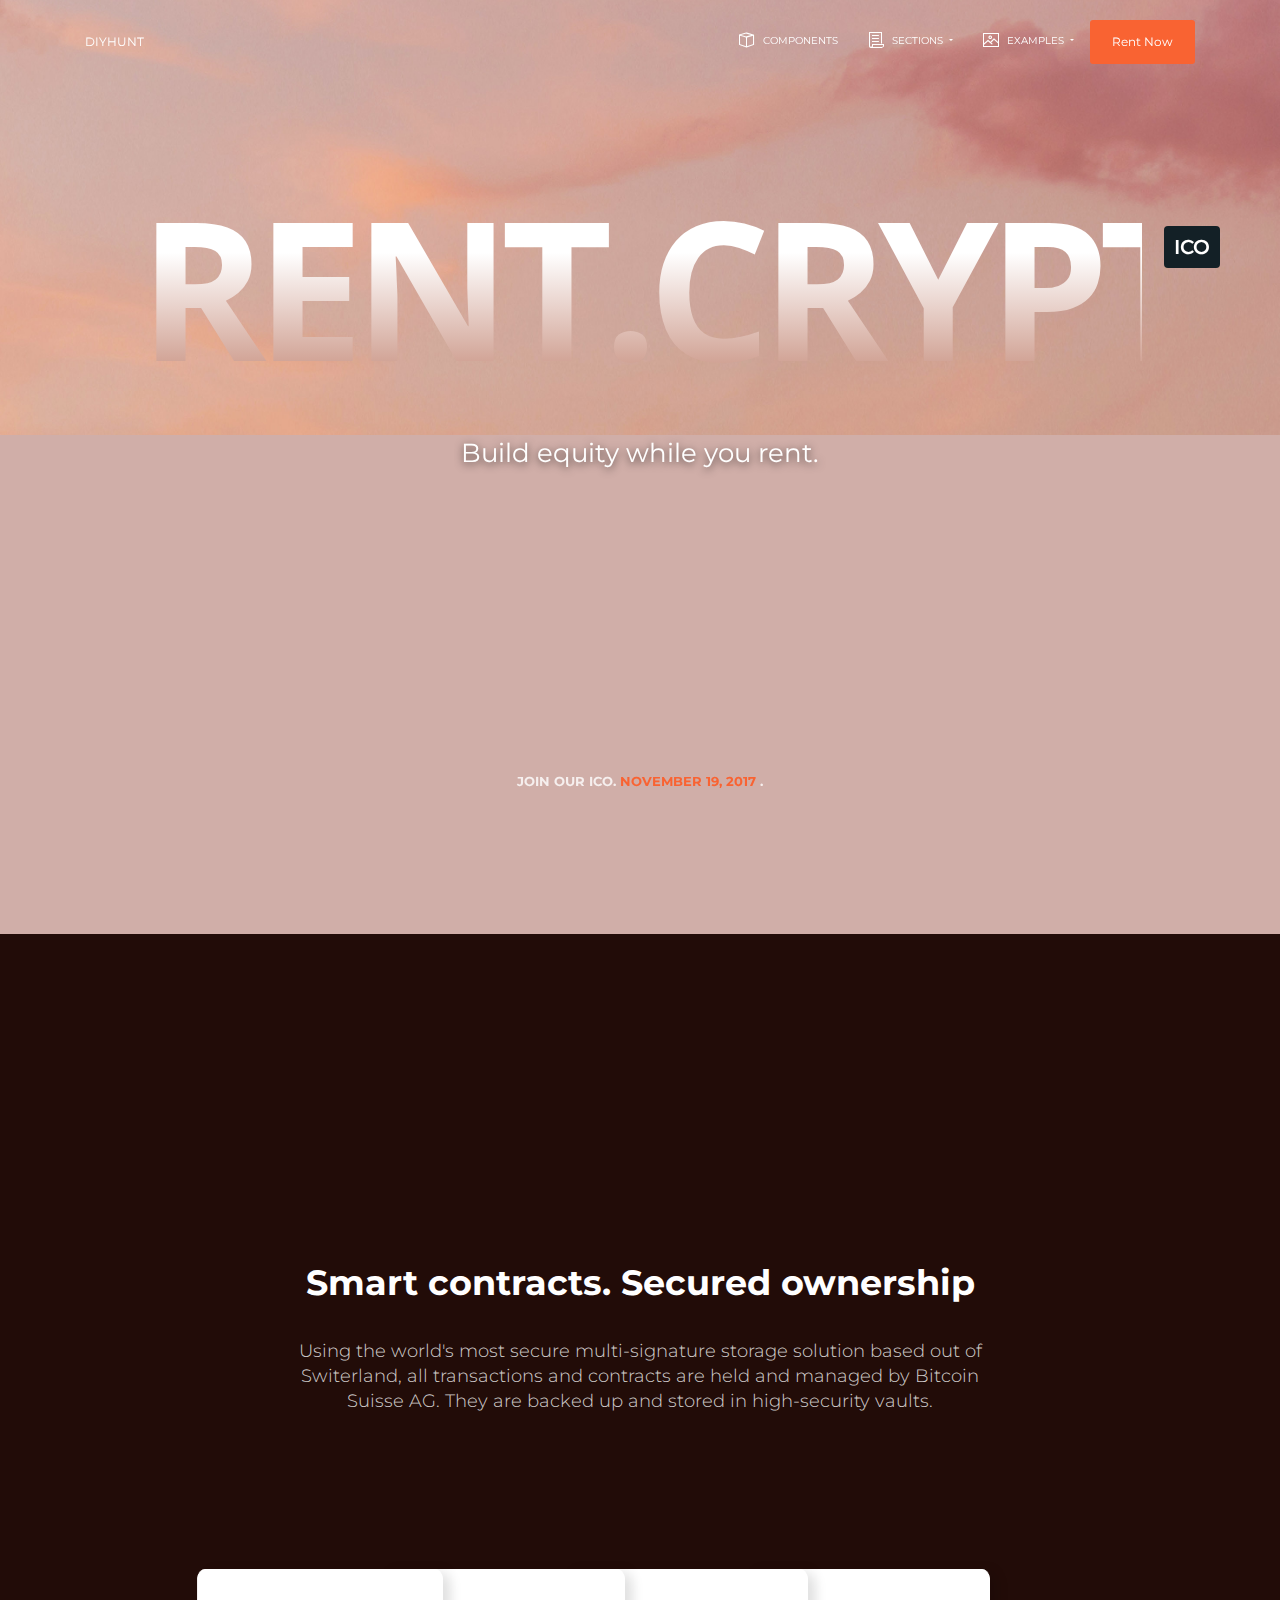
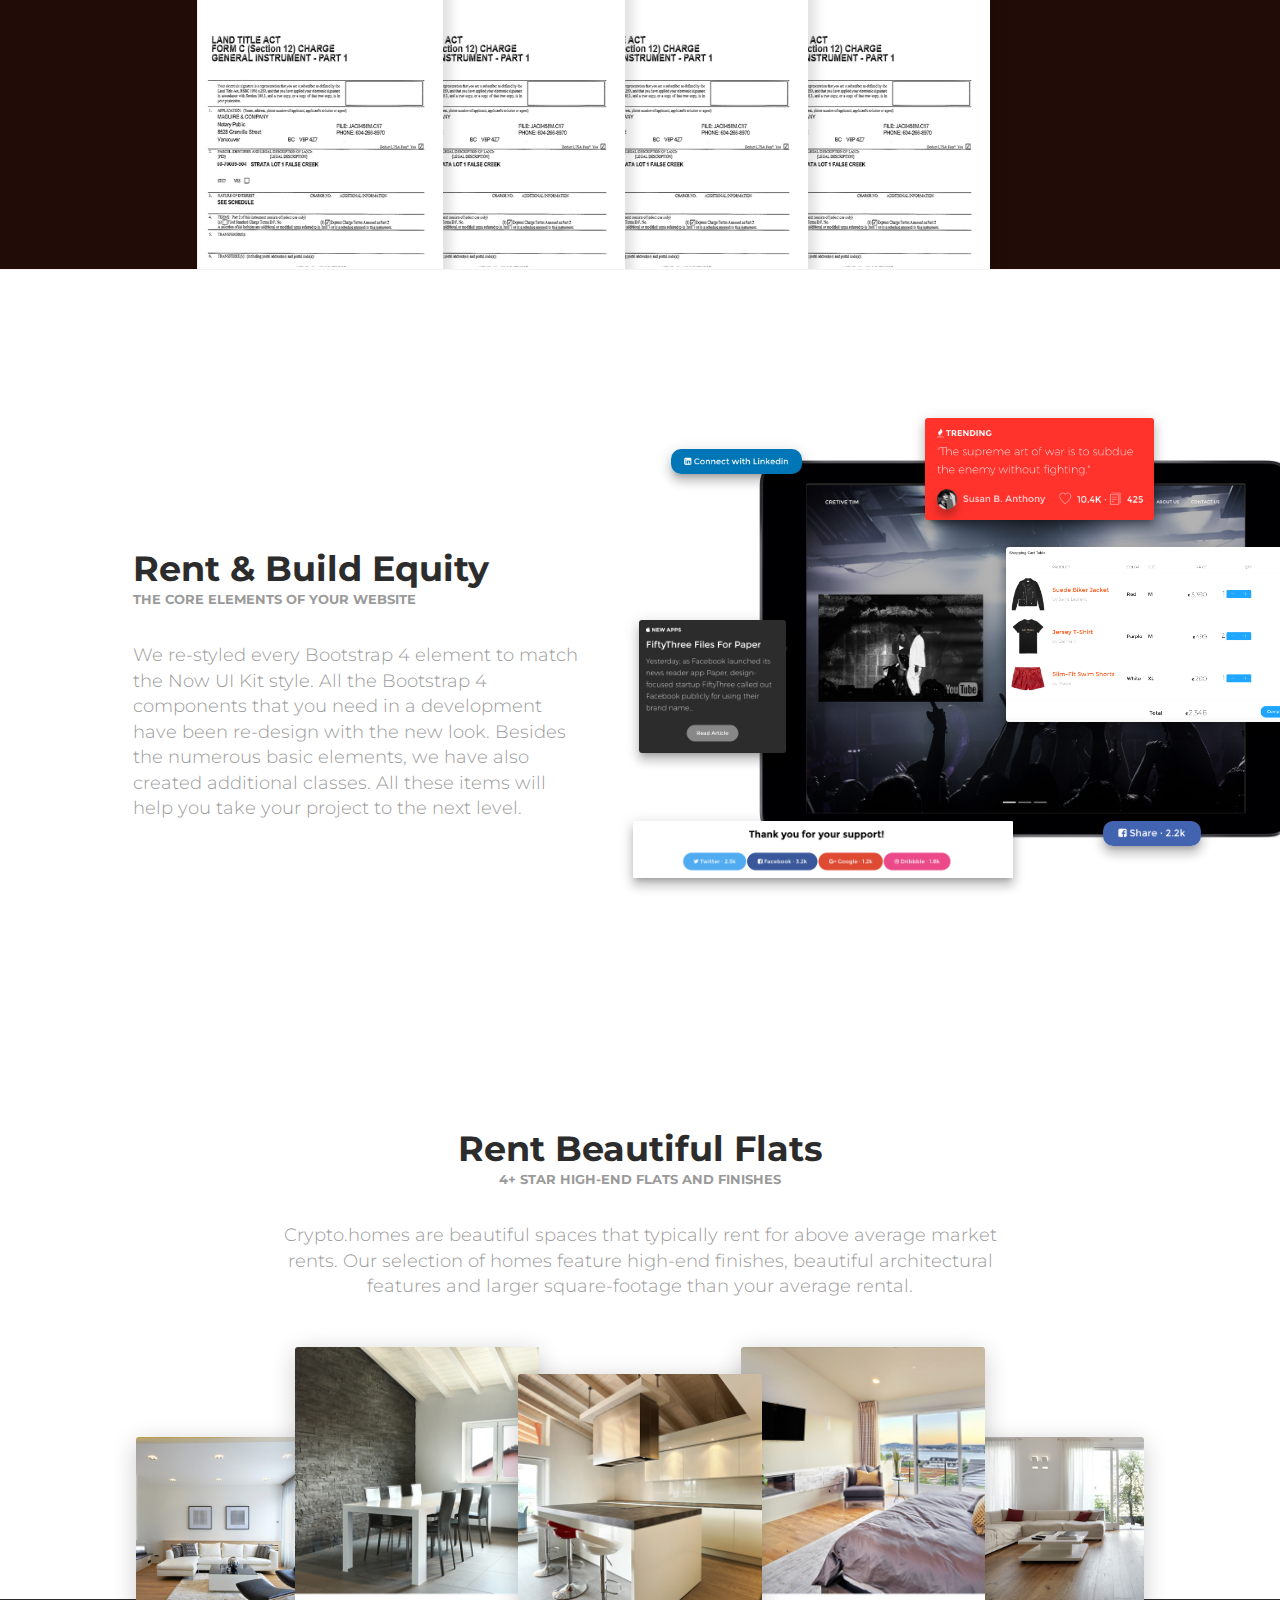
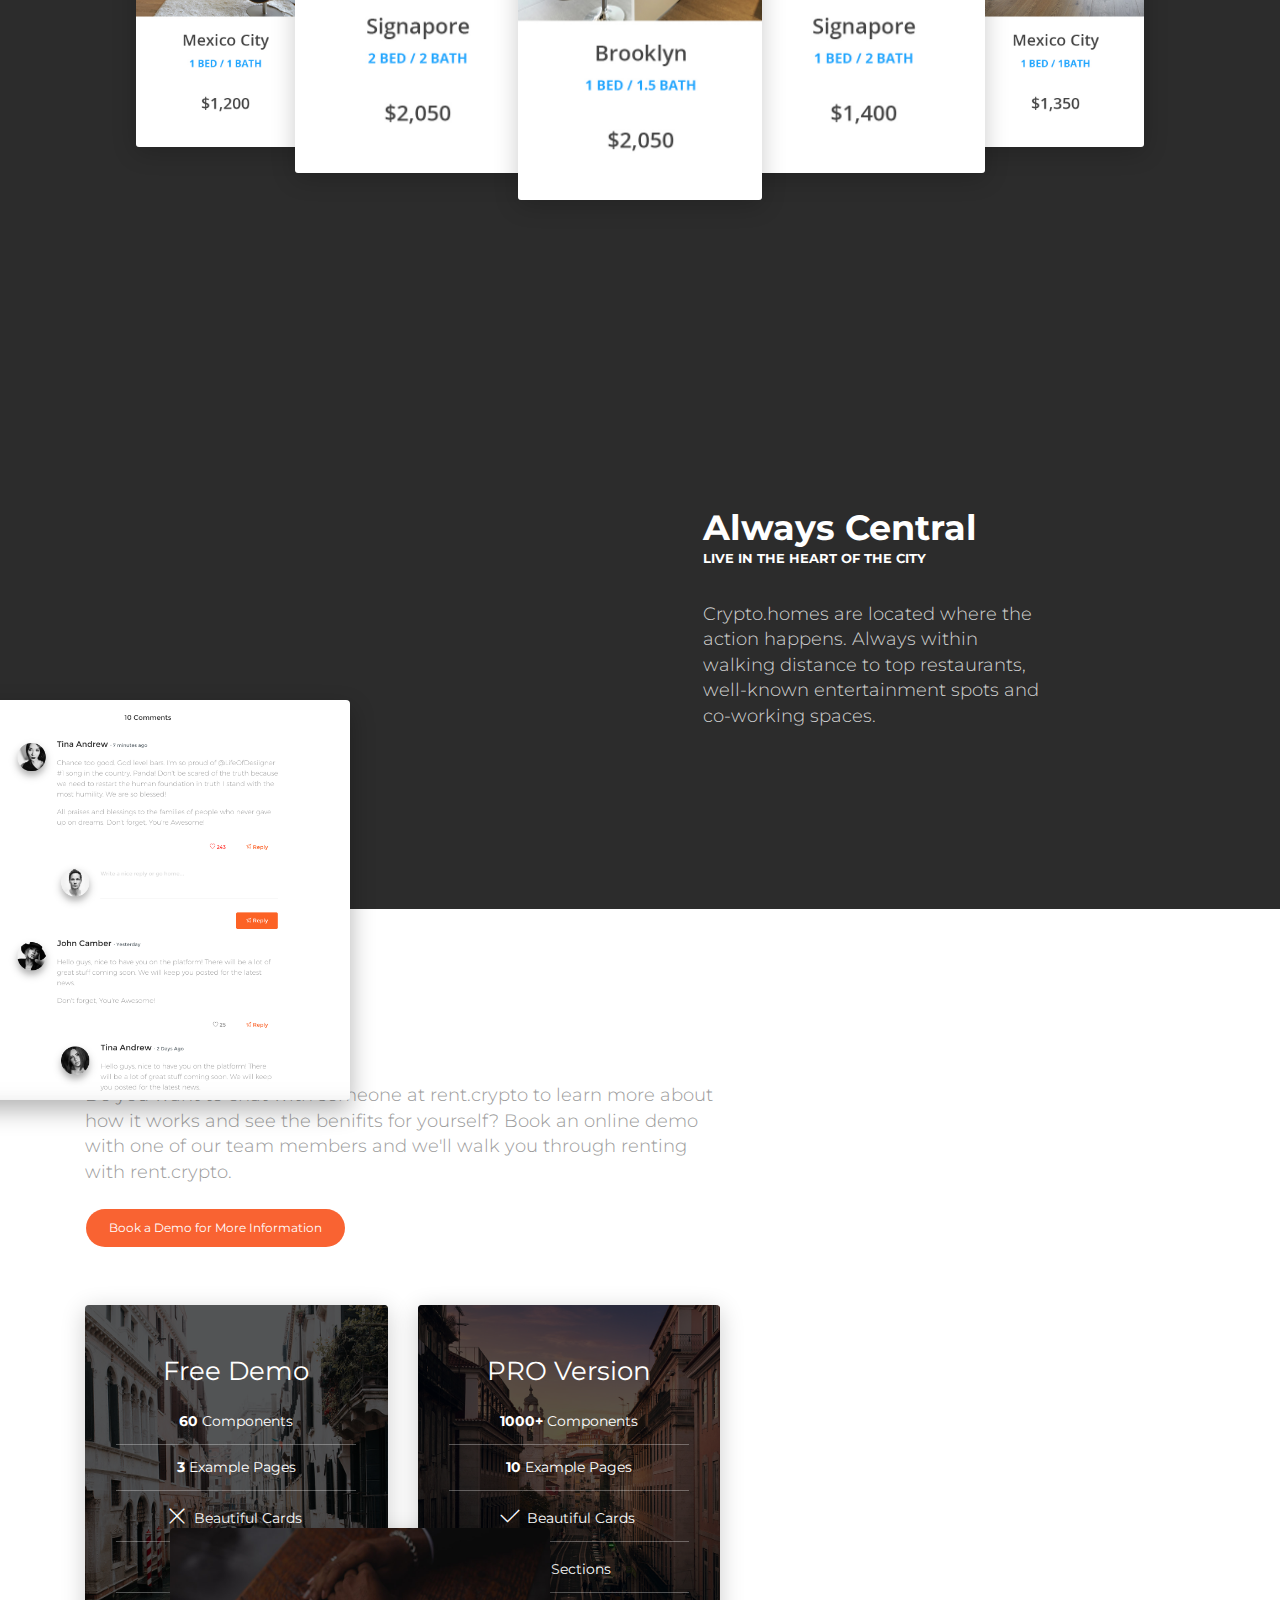
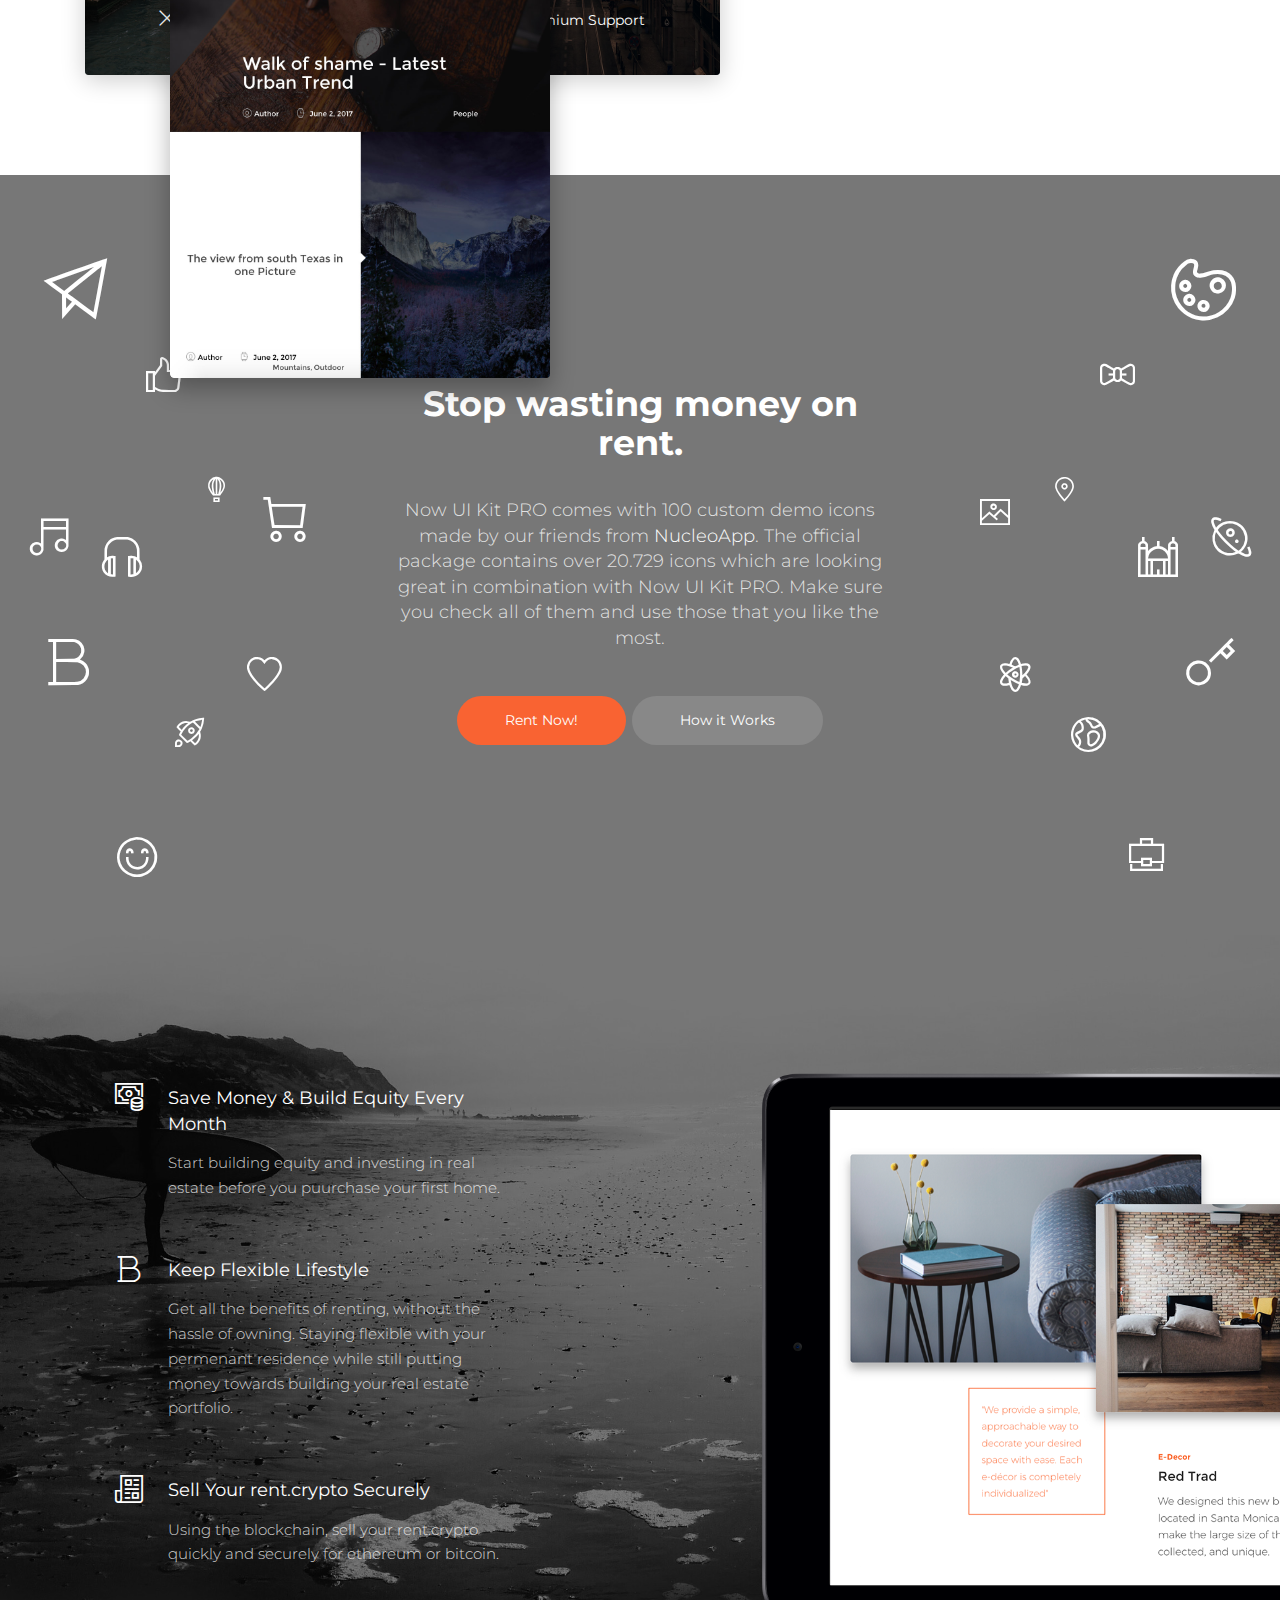
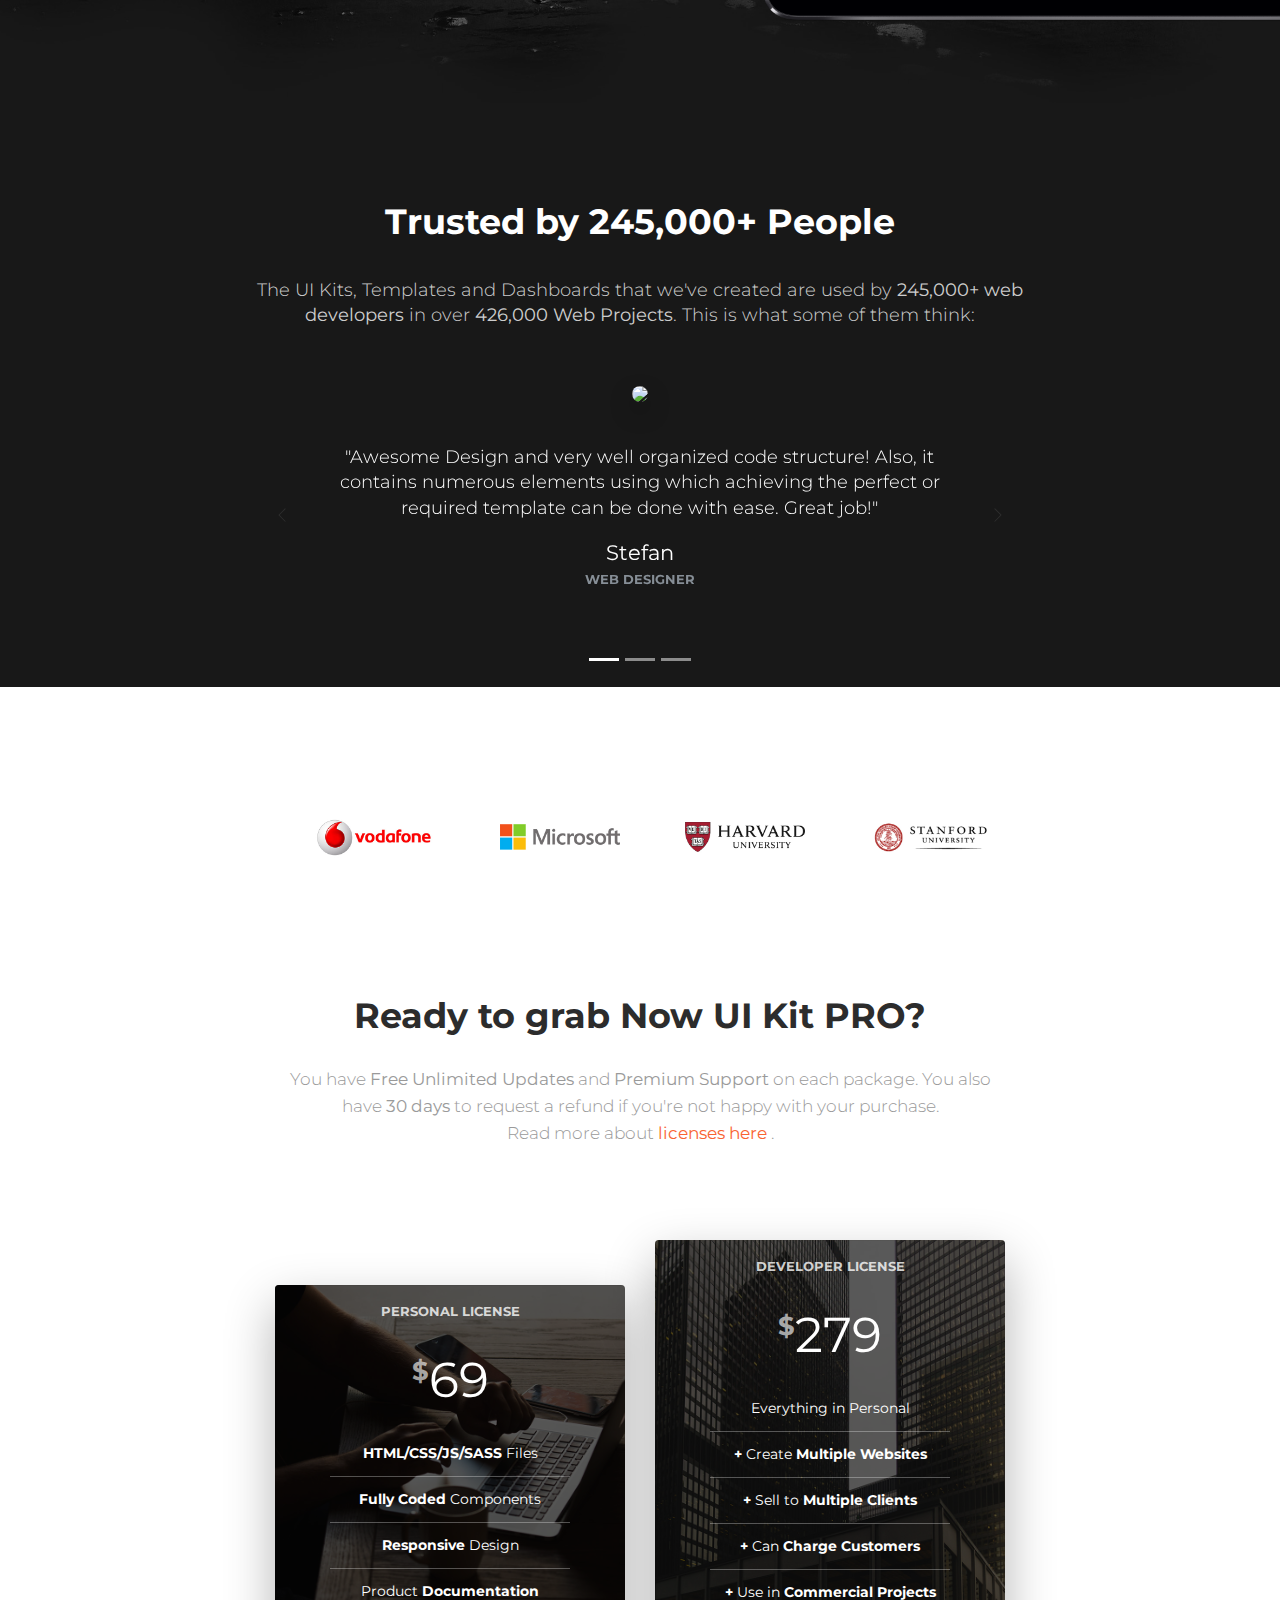
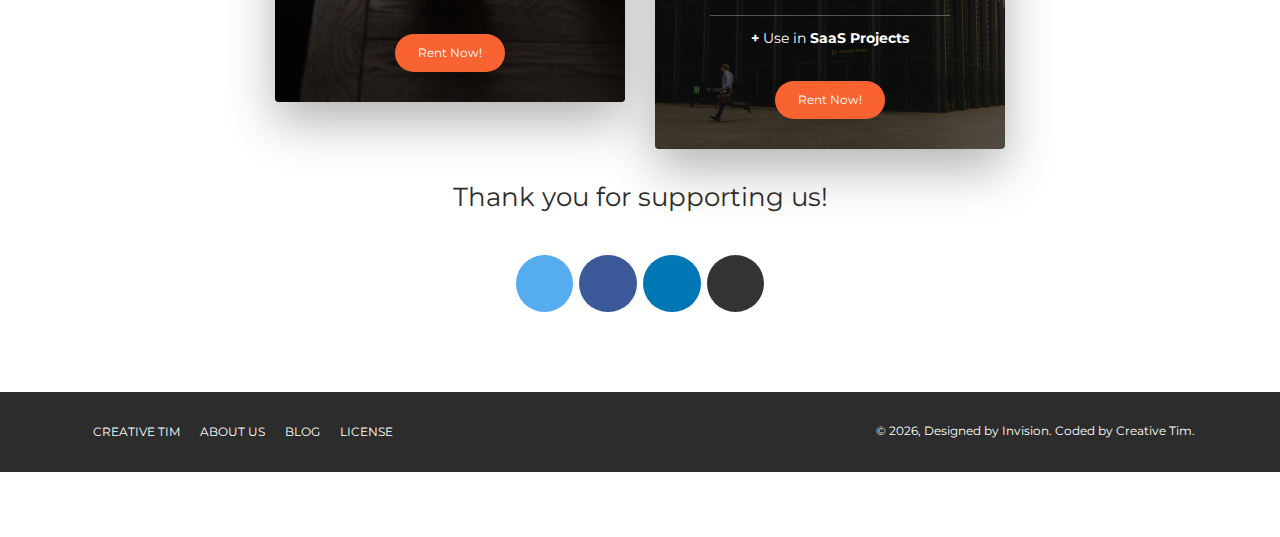
==== commit 5a248f9d: "publish" ====
--- a/front-page.html
+++ b/front-page.html
@@ -6,7 +6,7 @@
     <link rel="apple-touch-icon" sizes="76x76" href="./assets/img/apple-icon.png">
     <link rel="icon" type="image/png" href="./assets/img/favicon.png">
     <meta http-equiv="X-UA-Compatible" content="IE=edge,chrome=1" />
-    <title> rent.crypto </title>
+    <title> diy.hunt </title>
     <meta content='width=device-width, initial-scale=1.0, maximum-scale=1.0, user-scalable=0, shrink-to-fit=no' name='viewport' />
     <!--     Fonts and icons     -->
     <link href="https://fonts.googleapis.com/css?family=Montserrat:400,700,200|Open+Sans+Condensed:700" rel="stylesheet" />
@@ -25,7 +25,7 @@
         <div class="container">
             <div class="navbar-translate">
                 <a class="navbar-brand" href="index.html" rel="tooltip" title="Go Home" data-placement="bottom">
-                    rent.crypto
+                    diyHunt
                 </a>
                 <button class="navbar-toggler" type="button" data-toggle="collapse" data-target="#navigation" aria-controls="navigation-index" aria-expanded="false" aria-label="Toggle navigation">
                     <span class="navbar-toggler-bar bar1"></span>
--- a/assets/css/main.css
+++ b/assets/css/main.css
@@ -2,4 +2,12 @@
 
 .hide {
     display: none;
+}
+
+.projects-4 {
+	padding: 0px;
+}
+
+.page-header {
+	margin-top: -65px;
 }